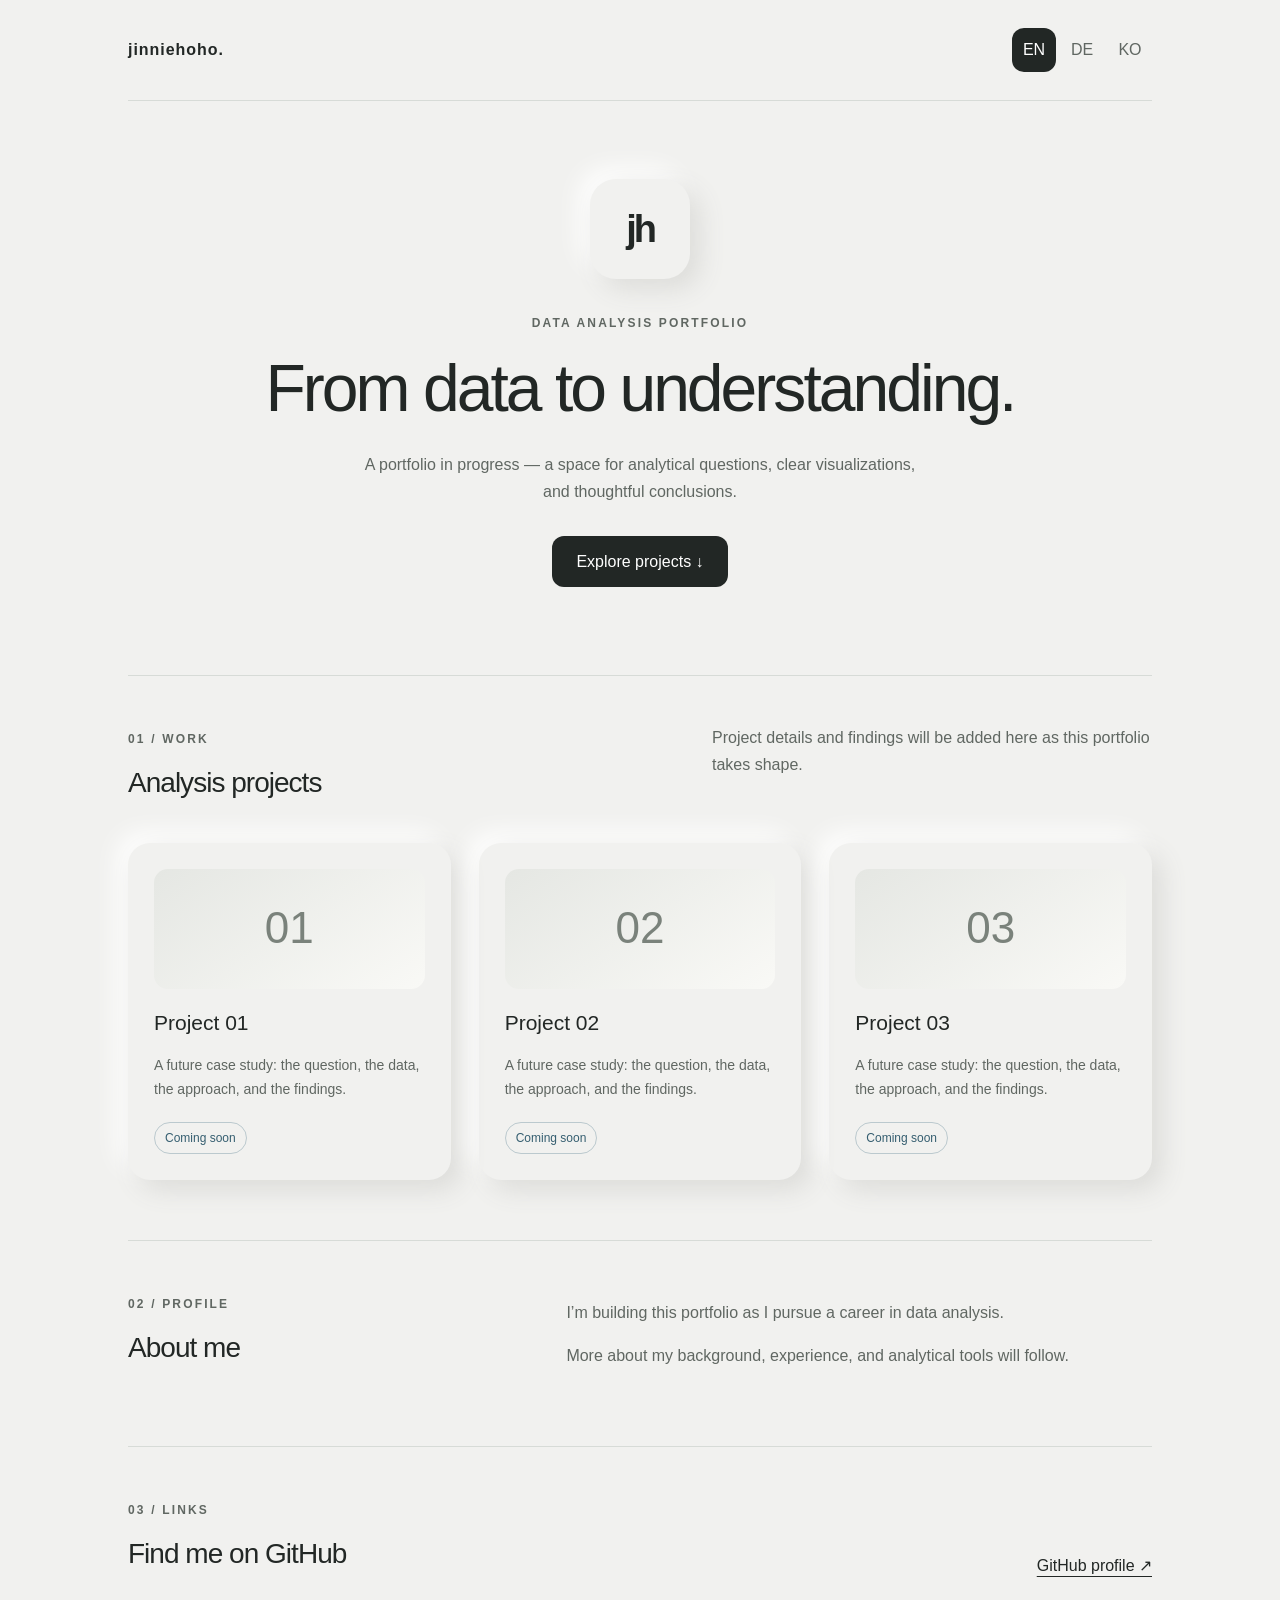
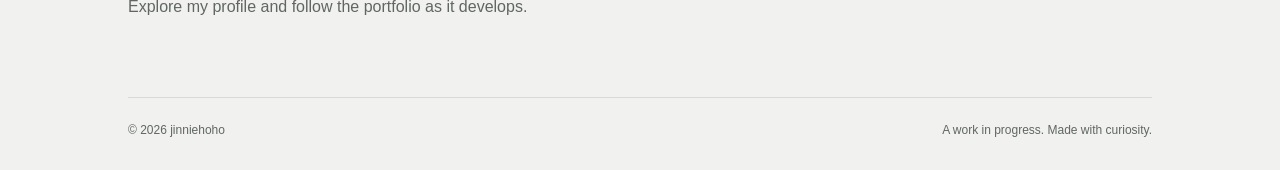
==== index.html @ 1e551867 "Add files via upload" ====
<!doctype html>
<html lang="en">
<head>
  <meta charset="utf-8">
  <meta name="viewport" content="width=device-width, initial-scale=1">
  <meta name="description" content="jinniehoho — Data analysis portfolio">
  <title>jinniehoho | Data Analysis Portfolio</title>
  <style>
    :root{color-scheme:light;--bg:#f1f1ef;--ink:#222725;--muted:#606762;--accent:#355e70;--shadow:10px 10px 26px #dcdcd9,-10px -10px 26px #fff}
    *{box-sizing:border-box}html{scroll-behavior:smooth}body{margin:0;background:var(--bg);color:var(--ink);font-family:Arial,"Malgun Gothic",sans-serif;line-height:1.7}a{color:inherit;text-underline-offset:5px}button{font:inherit}a:focus-visible,button:focus-visible{outline:3px solid var(--accent);outline-offset:6px}.wrap{max-width:1080px;margin:auto;padding:0 28px}header{display:flex;justify-content:space-between;align-items:center;gap:20px;padding:28px 0;border-bottom:1px solid #d7dbd7}.brand{text-decoration:none;font-weight:700;letter-spacing:.06em}.languages{display:flex;gap:4px}.languages button{border:0;background:transparent;min-width:44px;min-height:44px;border-radius:12px;cursor:pointer;color:var(--muted)}.languages button[aria-pressed="true"]{background:var(--ink);color:#fff}.skip{position:absolute;left:20px;top:-100px}.skip:focus{top:16px;background:white;padding:12px;z-index:2}.hero{text-align:center;padding:78px 0 88px;max-width:780px;margin:auto}.monogram{display:grid;place-items:center;width:100px;height:100px;margin:0 auto 34px;border-radius:26px;box-shadow:var(--shadow);font-size:38px;font-weight:700;letter-spacing:-.08em}.eyebrow{text-transform:uppercase;letter-spacing:.18em;font-size:12px;font-weight:700;color:var(--muted)}h1{font-size:clamp(36px,6vw,66px);line-height:1.15;letter-spacing:-.045em;font-weight:500;margin:18px 0 24px;text-wrap:balance}p{color:var(--muted)}.hero p{max-width:560px;margin:0 auto 30px}.button{display:inline-block;background:var(--ink);color:#fff;padding:12px 24px;border-radius:12px;text-decoration:none}.section{padding:48px 0 60px;border-top:1px solid #d7dbd7}.section-head{display:flex;gap:30px;justify-content:space-between;align-items:baseline;margin-bottom:28px}h2{font-size:28px;letter-spacing:-.035em;font-weight:500;margin:8px 0}h3{font-size:21px;font-weight:500;margin:16px 0 8px}.section-head p{max-width:440px;margin:0}.projects{display:grid;grid-template-columns:repeat(3,minmax(0,1fr));gap:28px}.card{padding:26px;border-radius:22px;box-shadow:var(--shadow)}.number{height:120px;display:grid;place-items:center;border-radius:14px;background:linear-gradient(145deg,#e5e7e3,#f9f9f6);font-size:44px;font-weight:400;color:#7a827b}.card p{font-size:14px;margin-bottom:20px}.status{font-size:12px;color:var(--accent);border:1px solid #bbc9ce;border-radius:30px;padding:5px 10px;display:inline-block}.about{display:grid;grid-template-columns:1fr 1.5fr;gap:48px}.about p{margin-top:10px}.contact{display:flex;justify-content:space-between;align-items:center;gap:30px}.contact a{white-space:nowrap}footer{border-top:1px solid #d7dbd7;padding:22px 0 30px;color:var(--muted);font-size:12px;display:flex;justify-content:space-between;gap:20px}noscript p{text-align:center}@media(max-width:720px){.wrap{padding:0 22px}.hero{padding:56px 0 64px}.projects,.about{grid-template-columns:1fr}.section-head,.contact{display:block}.section-head p{margin-top:12px}.projects{gap:24px}.number{height:100px}.about{gap:8px}.contact a{display:inline-block;margin-top:14px}footer{flex-wrap:wrap}}@media(prefers-reduced-motion:reduce){html{scroll-behavior:auto}}
  </style>
</head>
<body>
  <a class="skip" href="#main" data-i18n="skip">Skip to content</a>
  <div class="wrap">
    <header>
      <a class="brand" href="#main">jinniehoho.</a>
      <nav class="languages" aria-label="Language / Sprache / 언어">
        <button type="button" data-lang="en" aria-label="English" aria-pressed="true" lang="en">EN</button>
        <button type="button" data-lang="de" aria-label="Deutsch" aria-pressed="false" lang="de">DE</button>
        <button type="button" data-lang="ko" aria-label="한국어" aria-pressed="false" lang="ko">KO</button>
      </nav>
    </header>
    <main id="main">
      <section class="hero" aria-labelledby="hero-title">
        <div class="monogram" aria-hidden="true">jh</div>
        <div class="eyebrow" data-i18n="label">Data analysis portfolio</div>
        <h1 id="hero-title" data-i18n="headline">From data to understanding.</h1>
        <p data-i18n="intro">A portfolio in progress — a space for analytical questions, clear visualizations, and thoughtful conclusions.</p>
        <a class="button" href="#projects" data-i18n="view">Explore projects ↓</a>
      </section>
      <section class="section" id="projects" aria-labelledby="projects-title">
        <div class="section-head">
          <div><span class="eyebrow">01 / <span data-i18n="work">Work</span></span><h2 id="projects-title" data-i18n="projects">Analysis projects</h2></div>
          <p data-i18n="projectIntro">Project details and findings will be added here as this portfolio takes shape.</p>
        </div>
        <!-- Replace these placeholders with completed projects and links. -->
        <div class="projects">
          <article class="card"><div class="number" aria-hidden="true">01</div><h3 data-i18n="p1">Project 01</h3><p data-i18n="placeholder">A future case study: the question, the data, the approach, and the findings.</p><span class="status" data-i18n="soon">Coming soon</span></article>
          <article class="card"><div class="number" aria-hidden="true">02</div><h3 data-i18n="p2">Project 02</h3><p data-i18n="placeholder">A future case study: the question, the data, the approach, and the findings.</p><span class="status" data-i18n="soon">Coming soon</span></article>
          <article class="card"><div class="number" aria-hidden="true">03</div><h3 data-i18n="p3">Project 03</h3><p data-i18n="placeholder">A future case study: the question, the data, the approach, and the findings.</p><span class="status" data-i18n="soon">Coming soon</span></article>
        </div>
      </section>
      <section class="section about" aria-labelledby="about-title">
        <div><span class="eyebrow">02 / <span data-i18n="profile">Profile</span></span><h2 id="about-title" data-i18n="about">About me</h2></div>
        <div><p data-i18n="bio">I’m building this portfolio as I pursue a career in data analysis.</p><p data-i18n="bioPending">More about my background, experience, and analytical tools will follow.</p></div>
      </section>
      <section class="section contact" aria-labelledby="contact-title">
        <div><span class="eyebrow">03 / <span data-i18n="links">Links</span></span><h2 id="contact-title" data-i18n="connect">Find me on GitHub</h2><p data-i18n="contactText">Explore my profile and follow the portfolio as it develops.</p></div>
        <a href="https://github.com/jinniehoho" data-i18n="github">GitHub profile ↗</a>
      </section>
    </main>
    <footer><span>© 2026 jinniehoho</span><span data-i18n="footer">A work in progress. Made with curiosity.</span></footer>
  </div>
  <noscript><p>Enable JavaScript to switch languages. / Für den Sprachwechsel JavaScript aktivieren. / 언어 전환을 위해 JavaScript를 켜주세요.</p></noscript>
  <script>
    const translations = {
      en: {title:'jinniehoho | Data Analysis Portfolio',skip:'Skip to content',label:'Data analysis portfolio',headline:'From data to understanding.',intro:'A portfolio in progress — a space for analytical questions, clear visualizations, and thoughtful conclusions.',view:'Explore projects ↓',work:'Work',projects:'Analysis projects',projectIntro:'Project details and findings will be added here as this portfolio takes shape.',p1:'Project 01',p2:'Project 02',p3:'Project 03',placeholder:'A future case study: the question, the data, the approach, and the findings.',soon:'Coming soon',profile:'Profile',about:'About me',bio:'I’m building this portfolio as I pursue a career in data analysis.',bioPending:'More about my background, experience, and analytical tools will follow.',links:'Links',connect:'Find me on GitHub',contactText:'Explore my profile and follow the portfolio as it develops.',github:'GitHub profile ↗',footer:'A work in progress. Made with curiosity.'},
      de: {title:'jinniehoho | Datenanalyse-Portfolio',skip:'Zum Inhalt springen',label:'Portfolio · Datenanalyse',headline:'Daten verstehen. Erkenntnisse gewinnen.',intro:'Ein Portfolio im Aufbau — für analytische Fragen, klare Visualisierungen und fundierte Schlussfolgerungen.',view:'Projekte entdecken ↓',work:'Projekte',projects:'Analyseprojekte',projectIntro:'Hier ergänze ich nach und nach Projektdetails und Erkenntnisse aus meinen Analysen.',p1:'Projekt 01',p2:'Projekt 02',p3:'Projekt 03',placeholder:'Hier entsteht eine Fallstudie mit Fragestellung, Daten, Vorgehensweise und Ergebnissen.',soon:'In Vorbereitung',profile:'Profil',about:'Über mich',bio:'Ich baue dieses Portfolio auf, um beruflich in die Datenanalyse einzusteigen.',bioPending:'Weitere Informationen zu meinem Werdegang, meinen Erfahrungen und meinen Analysewerkzeugen folgen.',links:'Links',connect:'Mein Profil auf GitHub',contactText:'Besuche mein Profil und verfolge die Entwicklung meines Portfolios.',github:'GitHub-Profil ↗',footer:'Im Aufbau. Mit Neugier gestaltet.'},
      ko: {title:'jinniehoho | 데이터 분석 포트폴리오',skip:'본문으로 건너뛰기',label:'데이터 분석 포트폴리오',headline:'데이터에서 이해로.',intro:'분석을 위한 질문, 명확한 시각화, 근거 있는 결론을 담아갈 포트폴리오입니다.',view:'프로젝트 둘러보기 ↓',work:'프로젝트',projects:'데이터 분석 프로젝트',projectIntro:'포트폴리오를 완성해 가며 각 프로젝트의 과정과 분석 결과를 이곳에 소개할 예정입니다.',p1:'프로젝트 01',p2:'프로젝트 02',p3:'프로젝트 03',placeholder:'분석 질문, 사용 데이터, 접근 방법과 주요 발견을 담을 공간입니다.',soon:'준비 중',profile:'프로필',about:'소개',bio:'데이터 분석가로의 커리어를 준비하며 이 포트폴리오를 만들고 있습니다.',bioPending:'경력과 경험, 분석에 사용하는 도구에 관한 소개를 추가할 예정입니다.',links:'링크',connect:'GitHub에서 만나요',contactText:'GitHub 프로필에서 포트폴리오가 만들어지는 과정을 확인할 수 있습니다.',github:'GitHub 프로필 ↗',footer:'호기심으로 채워가는 포트폴리오.'}
    };
    function setLanguage(language) {
      if (!Object.hasOwn(translations, language)) return;
      const copy = translations[language];
      document.documentElement.lang = language;
      document.title = copy.title;
      document.querySelectorAll('[data-i18n]').forEach(element => {
        element.textContent = copy[element.dataset.i18n];
      });
      document.querySelectorAll('[data-lang]').forEach(button => {
        button.setAttribute('aria-pressed', String(button.dataset.lang === language));
      });
    }
    document.querySelectorAll('[data-lang]').forEach(button => {
      button.addEventListener('click', () => setLanguage(button.dataset.lang));
    });
  </script>
</body>
</html>
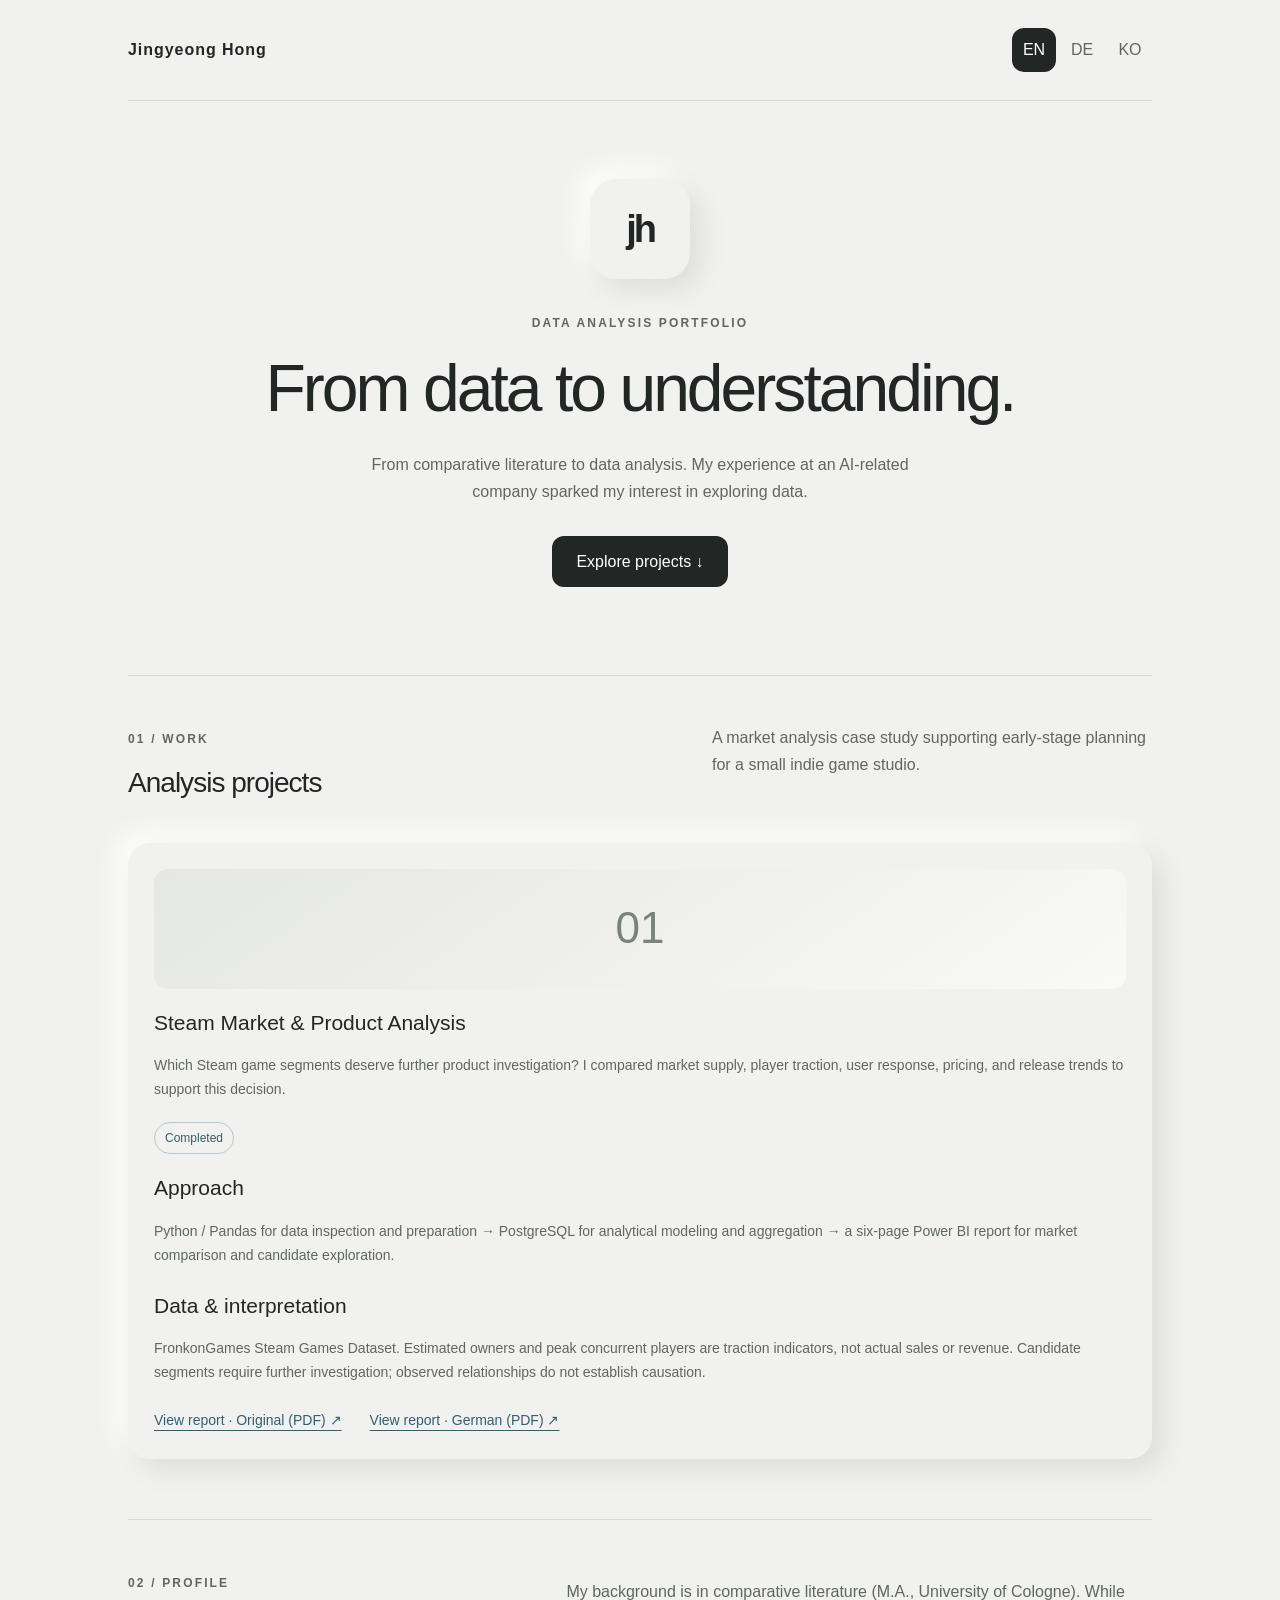
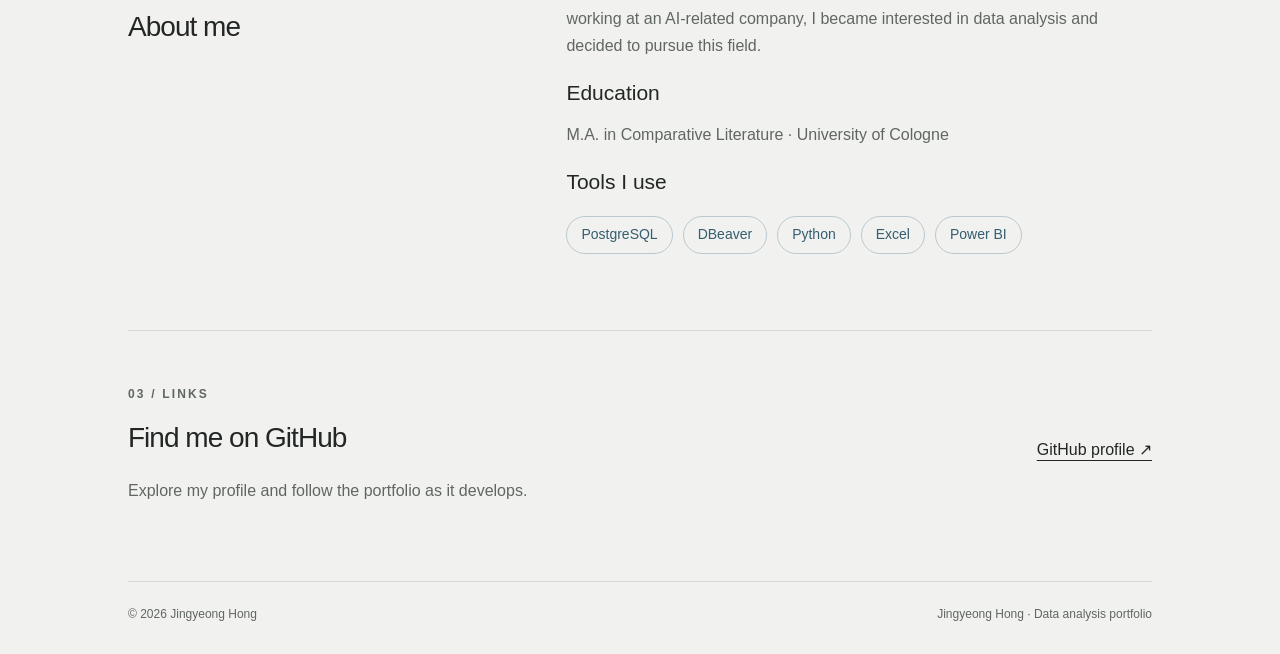
==== commit 8d35a589: "Add files via upload" ====
--- a/index.html
+++ b/index.html
@@ -3,18 +3,20 @@
 <head>
   <meta charset="utf-8">
   <meta name="viewport" content="width=device-width, initial-scale=1">
-  <meta name="description" content="jinniehoho — Data analysis portfolio">
-  <title>jinniehoho | Data Analysis Portfolio</title>
+  <meta name="description" content="Jingyeong Hong — Data analysis portfolio. Comparative literature, University of Cologne. Steam project.">
+  <title>Jingyeong Hong | Data Analysis Portfolio</title>
   <style>
     :root{color-scheme:light;--bg:#f1f1ef;--ink:#222725;--muted:#606762;--accent:#355e70;--shadow:10px 10px 26px #dcdcd9,-10px -10px 26px #fff}
-    *{box-sizing:border-box}html{scroll-behavior:smooth}body{margin:0;background:var(--bg);color:var(--ink);font-family:Arial,"Malgun Gothic",sans-serif;line-height:1.7}a{color:inherit;text-underline-offset:5px}button{font:inherit}a:focus-visible,button:focus-visible{outline:3px solid var(--accent);outline-offset:6px}.wrap{max-width:1080px;margin:auto;padding:0 28px}header{display:flex;justify-content:space-between;align-items:center;gap:20px;padding:28px 0;border-bottom:1px solid #d7dbd7}.brand{text-decoration:none;font-weight:700;letter-spacing:.06em}.languages{display:flex;gap:4px}.languages button{border:0;background:transparent;min-width:44px;min-height:44px;border-radius:12px;cursor:pointer;color:var(--muted)}.languages button[aria-pressed="true"]{background:var(--ink);color:#fff}.skip{position:absolute;left:20px;top:-100px}.skip:focus{top:16px;background:white;padding:12px;z-index:2}.hero{text-align:center;padding:78px 0 88px;max-width:780px;margin:auto}.monogram{display:grid;place-items:center;width:100px;height:100px;margin:0 auto 34px;border-radius:26px;box-shadow:var(--shadow);font-size:38px;font-weight:700;letter-spacing:-.08em}.eyebrow{text-transform:uppercase;letter-spacing:.18em;font-size:12px;font-weight:700;color:var(--muted)}h1{font-size:clamp(36px,6vw,66px);line-height:1.15;letter-spacing:-.045em;font-weight:500;margin:18px 0 24px;text-wrap:balance}p{color:var(--muted)}.hero p{max-width:560px;margin:0 auto 30px}.button{display:inline-block;background:var(--ink);color:#fff;padding:12px 24px;border-radius:12px;text-decoration:none}.section{padding:48px 0 60px;border-top:1px solid #d7dbd7}.section-head{display:flex;gap:30px;justify-content:space-between;align-items:baseline;margin-bottom:28px}h2{font-size:28px;letter-spacing:-.035em;font-weight:500;margin:8px 0}h3{font-size:21px;font-weight:500;margin:16px 0 8px}.section-head p{max-width:440px;margin:0}.projects{display:grid;grid-template-columns:repeat(3,minmax(0,1fr));gap:28px}.card{padding:26px;border-radius:22px;box-shadow:var(--shadow)}.number{height:120px;display:grid;place-items:center;border-radius:14px;background:linear-gradient(145deg,#e5e7e3,#f9f9f6);font-size:44px;font-weight:400;color:#7a827b}.card p{font-size:14px;margin-bottom:20px}.status{font-size:12px;color:var(--accent);border:1px solid #bbc9ce;border-radius:30px;padding:5px 10px;display:inline-block}.about{display:grid;grid-template-columns:1fr 1.5fr;gap:48px}.about p{margin-top:10px}.contact{display:flex;justify-content:space-between;align-items:center;gap:30px}.contact a{white-space:nowrap}footer{border-top:1px solid #d7dbd7;padding:22px 0 30px;color:var(--muted);font-size:12px;display:flex;justify-content:space-between;gap:20px}noscript p{text-align:center}@media(max-width:720px){.wrap{padding:0 22px}.hero{padding:56px 0 64px}.projects,.about{grid-template-columns:1fr}.section-head,.contact{display:block}.section-head p{margin-top:12px}.projects{gap:24px}.number{height:100px}.about{gap:8px}.contact a{display:inline-block;margin-top:14px}footer{flex-wrap:wrap}}@media(prefers-reduced-motion:reduce){html{scroll-behavior:auto}}
+    *{box-sizing:border-box}html{scroll-behavior:smooth}body{margin:0;background:var(--bg);color:var(--ink);font-family:Arial,"Malgun Gothic",sans-serif;line-height:1.7}a{color:inherit;text-underline-offset:5px}button{font:inherit}a:focus-visible,button:focus-visible{outline:3px solid var(--accent);outline-offset:6px}.wrap{max-width:1080px;margin:auto;padding:0 28px}header{display:flex;justify-content:space-between;align-items:center;gap:20px;padding:28px 0;border-bottom:1px solid #d7dbd7}.brand{text-decoration:none;font-weight:700;letter-spacing:.06em}.languages{display:flex;gap:4px}.languages button{border:0;background:transparent;min-width:44px;min-height:44px;border-radius:12px;cursor:pointer;color:var(--muted)}.languages button[aria-pressed="true"]{background:var(--ink);color:#fff}.skip{position:absolute;left:20px;top:-100px}.skip:focus{top:16px;background:white;padding:12px;z-index:2}.hero{text-align:center;padding:78px 0 88px;max-width:780px;margin:auto}.monogram{display:grid;place-items:center;width:100px;height:100px;margin:0 auto 34px;border-radius:26px;box-shadow:var(--shadow);font-size:38px;font-weight:700;letter-spacing:-.08em}.eyebrow{text-transform:uppercase;letter-spacing:.18em;font-size:12px;font-weight:700;color:var(--muted)}h1{font-size:clamp(36px,6vw,66px);line-height:1.15;letter-spacing:-.045em;font-weight:500;margin:18px 0 24px;text-wrap:balance}p{color:var(--muted)}.hero p{max-width:560px;margin:0 auto 30px}.button{display:inline-block;background:var(--ink);color:#fff;padding:12px 24px;border-radius:12px;text-decoration:none}.section{padding:48px 0 60px;border-top:1px solid #d7dbd7}.section-head{display:flex;gap:30px;justify-content:space-between;align-items:baseline;margin-bottom:28px}h2{font-size:28px;letter-spacing:-.035em;font-weight:500;margin:8px 0}h3{font-size:21px;font-weight:500;margin:16px 0 8px}.section-head p{max-width:440px;margin:0}.projects{display:grid;grid-template-columns:minmax(0,1fr);gap:28px}.card{padding:26px;border-radius:22px;box-shadow:var(--shadow)}.number{height:120px;display:grid;place-items:center;border-radius:14px;background:linear-gradient(145deg,#e5e7e3,#f9f9f6);font-size:44px;font-weight:400;color:#7a827b}.card p{font-size:14px;margin-bottom:20px}.status{font-size:12px;color:var(--accent);border:1px solid #bbc9ce;border-radius:30px;padding:5px 10px;display:inline-block}.about{display:grid;grid-template-columns:1fr 1.5fr;gap:48px}.about p{margin-top:10px}.contact{display:flex;justify-content:space-between;align-items:center;gap:30px}.contact a{white-space:nowrap}footer{border-top:1px solid #d7dbd7;padding:22px 0 30px;color:var(--muted);font-size:12px;display:flex;justify-content:space-between;gap:20px}noscript p{text-align:center}@media(max-width:720px){.wrap{padding:0 22px}.hero{padding:56px 0 64px}.projects,.about{grid-template-columns:1fr}.section-head,.contact{display:block}.section-head p{margin-top:12px}.projects{gap:24px}.number{height:100px}.about{gap:8px}.contact a{display:inline-block;margin-top:14px}footer{flex-wrap:wrap}}@media(prefers-reduced-motion:reduce){html{scroll-behavior:auto}}
+    .tools{display:flex;flex-wrap:wrap;gap:10px;list-style:none;padding:0}.tools li{border:1px solid #bbc9ce;border-radius:30px;padding:6px 14px;color:var(--accent);font-size:14px}@media(max-width:420px){header{flex-wrap:wrap}}
+    .report-links{display:flex;flex-wrap:wrap;gap:16px 28px;margin-top:24px}.report-links a{color:var(--accent);font-size:14px}
   </style>
 </head>
 <body>
   <a class="skip" href="#main" data-i18n="skip">Skip to content</a>
   <div class="wrap">
     <header>
-      <a class="brand" href="#main">jinniehoho.</a>
+      <a class="brand" href="#main" data-i18n="name">Jingyeong Hong</a>
       <nav class="languages" aria-label="Language / Sprache / 언어">
         <button type="button" data-lang="en" aria-label="English" aria-pressed="true" lang="en">EN</button>
         <button type="button" data-lang="de" aria-label="Deutsch" aria-pressed="false" lang="de">DE</button>
@@ -26,39 +28,131 @@
         <div class="monogram" aria-hidden="true">jh</div>
         <div class="eyebrow" data-i18n="label">Data analysis portfolio</div>
         <h1 id="hero-title" data-i18n="headline">From data to understanding.</h1>
-        <p data-i18n="intro">A portfolio in progress — a space for analytical questions, clear visualizations, and thoughtful conclusions.</p>
+        <p data-i18n="intro">From comparative literature to data analysis. My experience at an AI-related company sparked my interest in exploring data.</p>
         <a class="button" href="#projects" data-i18n="view">Explore projects ↓</a>
       </section>
       <section class="section" id="projects" aria-labelledby="projects-title">
         <div class="section-head">
           <div><span class="eyebrow">01 / <span data-i18n="work">Work</span></span><h2 id="projects-title" data-i18n="projects">Analysis projects</h2></div>
-          <p data-i18n="projectIntro">Project details and findings will be added here as this portfolio takes shape.</p>
+          <p data-i18n="projectIntro">A market analysis case study supporting early-stage planning for a small indie game studio.</p>
         </div>
-        <!-- Replace these placeholders with completed projects and links. -->
+        <!-- Steam project summary based on the supplied project README. -->
         <div class="projects">
-          <article class="card"><div class="number" aria-hidden="true">01</div><h3 data-i18n="p1">Project 01</h3><p data-i18n="placeholder">A future case study: the question, the data, the approach, and the findings.</p><span class="status" data-i18n="soon">Coming soon</span></article>
-          <article class="card"><div class="number" aria-hidden="true">02</div><h3 data-i18n="p2">Project 02</h3><p data-i18n="placeholder">A future case study: the question, the data, the approach, and the findings.</p><span class="status" data-i18n="soon">Coming soon</span></article>
-          <article class="card"><div class="number" aria-hidden="true">03</div><h3 data-i18n="p3">Project 03</h3><p data-i18n="placeholder">A future case study: the question, the data, the approach, and the findings.</p><span class="status" data-i18n="soon">Coming soon</span></article>
+          <article class="card"><div class="number" aria-hidden="true">01</div><h3 data-i18n="p1">Steam Market & Product Analysis</h3><p data-i18n="steamDescription">Which Steam game segments deserve further product investigation? I compared market supply, player traction, user response, pricing, and release trends to support this decision.</p><span class="status" data-i18n="completed">Completed</span><h3 data-i18n="approachTitle">Approach</h3><p data-i18n="approach">Python / Pandas for data inspection and preparation → PostgreSQL for analytical modeling and aggregation → a six-page Power BI report for market comparison and candidate exploration.</p><h3 data-i18n="dataTitle">Data & interpretation</h3><p data-i18n="dataNote">FronkonGames Steam Games Dataset. Estimated owners and peak concurrent players are traction indicators, not actual sales or revenue. Candidate segments require further investigation; observed relationships do not establish causation.</p><div class="report-links"><a href="reports/steam-report.pdf" data-i18n="reportOriginal">View report · Original (PDF) ↗</a><a href="reports/steam-report-de.pdf" hreflang="de" data-i18n="reportGerman">View report · German (PDF) ↗</a></div></article>
         </div>
       </section>
       <section class="section about" aria-labelledby="about-title">
         <div><span class="eyebrow">02 / <span data-i18n="profile">Profile</span></span><h2 id="about-title" data-i18n="about">About me</h2></div>
-        <div><p data-i18n="bio">I’m building this portfolio as I pursue a career in data analysis.</p><p data-i18n="bioPending">More about my background, experience, and analytical tools will follow.</p></div>
+        <div><p data-i18n="bio">My background is in comparative literature (M.A., University of Cologne). While working at an AI-related company, I became interested in data analysis and decided to pursue this field.</p><h3 data-i18n="education">Education</h3><p data-i18n="degree">M.A. in Comparative Literature · University of Cologne</p><h3 data-i18n="tools">Tools I use</h3><ul class="tools"><li>PostgreSQL</li><li>DBeaver</li><li>Python</li><li>Excel</li><li>Power BI</li></ul></div>
       </section>
       <section class="section contact" aria-labelledby="contact-title">
         <div><span class="eyebrow">03 / <span data-i18n="links">Links</span></span><h2 id="contact-title" data-i18n="connect">Find me on GitHub</h2><p data-i18n="contactText">Explore my profile and follow the portfolio as it develops.</p></div>
         <a href="https://github.com/jinniehoho" data-i18n="github">GitHub profile ↗</a>
       </section>
     </main>
-    <footer><span>© 2026 jinniehoho</span><span data-i18n="footer">A work in progress. Made with curiosity.</span></footer>
+    <footer><span>© 2026 <span data-i18n="name">Jingyeong Hong</span></span><span data-i18n="footer">Jingyeong Hong · Data analysis portfolio</span></footer>
   </div>
   <noscript><p>Enable JavaScript to switch languages. / Für den Sprachwechsel JavaScript aktivieren. / 언어 전환을 위해 JavaScript를 켜주세요.</p></noscript>
   <script>
+    // Edit en (English), de (German), and ko (Korean) text below.
     const translations = {
-      en: {title:'jinniehoho | Data Analysis Portfolio',skip:'Skip to content',label:'Data analysis portfolio',headline:'From data to understanding.',intro:'A portfolio in progress — a space for analytical questions, clear visualizations, and thoughtful conclusions.',view:'Explore projects ↓',work:'Work',projects:'Analysis projects',projectIntro:'Project details and findings will be added here as this portfolio takes shape.',p1:'Project 01',p2:'Project 02',p3:'Project 03',placeholder:'A future case study: the question, the data, the approach, and the findings.',soon:'Coming soon',profile:'Profile',about:'About me',bio:'I’m building this portfolio as I pursue a career in data analysis.',bioPending:'More about my background, experience, and analytical tools will follow.',links:'Links',connect:'Find me on GitHub',contactText:'Explore my profile and follow the portfolio as it develops.',github:'GitHub profile ↗',footer:'A work in progress. Made with curiosity.'},
-      de: {title:'jinniehoho | Datenanalyse-Portfolio',skip:'Zum Inhalt springen',label:'Portfolio · Datenanalyse',headline:'Daten verstehen. Erkenntnisse gewinnen.',intro:'Ein Portfolio im Aufbau — für analytische Fragen, klare Visualisierungen und fundierte Schlussfolgerungen.',view:'Projekte entdecken ↓',work:'Projekte',projects:'Analyseprojekte',projectIntro:'Hier ergänze ich nach und nach Projektdetails und Erkenntnisse aus meinen Analysen.',p1:'Projekt 01',p2:'Projekt 02',p3:'Projekt 03',placeholder:'Hier entsteht eine Fallstudie mit Fragestellung, Daten, Vorgehensweise und Ergebnissen.',soon:'In Vorbereitung',profile:'Profil',about:'Über mich',bio:'Ich baue dieses Portfolio auf, um beruflich in die Datenanalyse einzusteigen.',bioPending:'Weitere Informationen zu meinem Werdegang, meinen Erfahrungen und meinen Analysewerkzeugen folgen.',links:'Links',connect:'Mein Profil auf GitHub',contactText:'Besuche mein Profil und verfolge die Entwicklung meines Portfolios.',github:'GitHub-Profil ↗',footer:'Im Aufbau. Mit Neugier gestaltet.'},
-      ko: {title:'jinniehoho | 데이터 분석 포트폴리오',skip:'본문으로 건너뛰기',label:'데이터 분석 포트폴리오',headline:'데이터에서 이해로.',intro:'분석을 위한 질문, 명확한 시각화, 근거 있는 결론을 담아갈 포트폴리오입니다.',view:'프로젝트 둘러보기 ↓',work:'프로젝트',projects:'데이터 분석 프로젝트',projectIntro:'포트폴리오를 완성해 가며 각 프로젝트의 과정과 분석 결과를 이곳에 소개할 예정입니다.',p1:'프로젝트 01',p2:'프로젝트 02',p3:'프로젝트 03',placeholder:'분석 질문, 사용 데이터, 접근 방법과 주요 발견을 담을 공간입니다.',soon:'준비 중',profile:'프로필',about:'소개',bio:'데이터 분석가로의 커리어를 준비하며 이 포트폴리오를 만들고 있습니다.',bioPending:'경력과 경험, 분석에 사용하는 도구에 관한 소개를 추가할 예정입니다.',links:'링크',connect:'GitHub에서 만나요',contactText:'GitHub 프로필에서 포트폴리오가 만들어지는 과정을 확인할 수 있습니다.',github:'GitHub 프로필 ↗',footer:'호기심으로 채워가는 포트폴리오.'}
-    };
+      "en": {
+            "title": "Jingyeong Hong | Data Analysis Portfolio",
+            "skip": "Skip to content",
+            "label": "Data analysis portfolio",
+            "headline": "From data to understanding.",
+            "intro": "From comparative literature to data analysis. My experience at an AI-related company sparked my interest in exploring data.",
+            "view": "Explore projects ↓",
+            "work": "Work",
+            "projects": "Analysis projects",
+            "projectIntro": "A market analysis case study supporting early-stage planning for a small indie game studio.",
+            "p1": "Steam Market & Product Analysis",
+            "profile": "Profile",
+            "about": "About me",
+            "bio": "My background is in comparative literature (M.A., University of Cologne). While working at an AI-related company, I became interested in data analysis and decided to pursue this field.",
+            "links": "Links",
+            "connect": "Find me on GitHub",
+            "contactText": "Explore my profile and follow the portfolio as it develops.",
+            "github": "GitHub profile ↗",
+            "footer": "Jingyeong Hong · Data analysis portfolio",
+            "name": "Jingyeong Hong",
+            "steamDescription": "Which Steam game segments deserve further product investigation? I compared market supply, player traction, user response, pricing, and release trends to support this decision.",
+            "completed": "Completed",
+            "education": "Education",
+            "degree": "M.A. in Comparative Literature · University of Cologne",
+            "tools": "Tools I use",
+            "approachTitle": "Approach",
+            "approach": "Python / Pandas for data inspection and preparation → PostgreSQL for analytical modeling and aggregation → a six-page Power BI report for market comparison and candidate exploration.",
+            "dataTitle": "Data & interpretation",
+            "dataNote": "FronkonGames Steam Games Dataset. Estimated owners and peak concurrent players are traction indicators, not actual sales or revenue. Candidate segments require further investigation; observed relationships do not establish causation.",
+            "reportOriginal": "View report · Original (PDF) ↗",
+            "reportGerman": "View report · German (PDF) ↗"
+      },
+      "de": {
+            "title": "Jingyeong Hong | Datenanalyse-Portfolio",
+            "skip": "Zum Inhalt springen",
+            "label": "Portfolio · Datenanalyse",
+            "headline": "Daten verstehen. Erkenntnisse gewinnen.",
+            "intro": "Von der Komparatistik zur Datenanalyse. Meine Arbeit in einem Unternehmen im KI-Bereich hat mein Interesse an Daten geweckt.",
+            "view": "Projekte entdecken ↓",
+            "work": "Projekte",
+            "projects": "Analyseprojekte",
+            "projectIntro": "Eine Marktanalyse zur Unterstützung der frühen Produktplanung eines kleinen Indie-Game-Studios.",
+            "p1": "Steam-Markt- und Produktanalyse",
+            "profile": "Profil",
+            "about": "Über mich",
+            "bio": "Mein fachlicher Hintergrund liegt in der Komparatistik (M.A., Universität zu Köln). Während meiner Arbeit in einem Unternehmen im KI-Bereich entwickelte ich Interesse an der Datenanalyse und entschied mich, diesen beruflichen Weg einzuschlagen.",
+            "links": "Links",
+            "connect": "Mein Profil auf GitHub",
+            "contactText": "Besuche mein Profil und verfolge die Entwicklung meines Portfolios.",
+            "github": "GitHub-Profil ↗",
+            "footer": "Jingyeong Hong · Datenanalyse-Portfolio",
+            "name": "Jingyeong Hong",
+            "steamDescription": "Welche Spielsegmente auf Steam verdienen eine vertiefte Produktanalyse? Dafür habe ich Marktangebot, Spieleraktivität, Nutzerreaktionen, Preise und Veröffentlichungstrends verglichen.",
+            "completed": "Abgeschlossen",
+            "education": "Studium",
+            "degree": "M.A. Komparatistik · Universität zu Köln",
+            "tools": "Meine Werkzeuge",
+            "approachTitle": "Vorgehensweise",
+            "approach": "Python / Pandas für Datenprüfung und Aufbereitung → PostgreSQL für Datenmodellierung und Aggregation → ein sechsseitiger Power-BI-Bericht für Marktvergleiche und die Untersuchung potenzieller Segmente.",
+            "dataTitle": "Daten & Interpretation",
+            "dataNote": "FronkonGames Steam Games Dataset. Geschätzte Besitzerzahlen und Peak CCU dienen als Aktivitätsindikatoren, nicht als tatsächliche Verkaufs- oder Umsatzzahlen. Kandidatensegmente erfordern weitere Untersuchungen; beobachtete Zusammenhänge belegen keine Kausalität.",
+            "reportOriginal": "Bericht ansehen · Original (PDF) ↗",
+            "reportGerman": "Bericht ansehen · Deutsch (PDF) ↗"
+      },
+      "ko": {
+            "title": "홍진경 | 데이터 분석 포트폴리오",
+            "skip": "본문으로 건너뛰기",
+            "label": "데이터 분석 포트폴리오",
+            "headline": "데이터에서 이해로.",
+            "intro": "비교문학에서 데이터 분석으로. AI 관련 회사에서 일한 경험을 계기로 데이터 분석에 관심을 갖게 되었습니다.",
+            "view": "프로젝트 둘러보기 ↓",
+            "work": "프로젝트",
+            "projects": "데이터 분석 프로젝트",
+            "projectIntro": "소규모 인디 게임 스튜디오의 초기 제품 기획을 지원하는 시장 분석 프로젝트입니다.",
+            "p1": "Steam 시장 및 제품 분석",
+            "profile": "프로필",
+            "about": "소개",
+            "bio": "쾰른대학교에서 비교문학(M.A. Komparatistik)을 전공했습니다. 이전에 AI 관련 회사에서 일하면서 데이터 분석에 관심이 생겼고, 이를 계기로 데이터 분석가로의 커리어에 도전하고 있습니다.",
+            "links": "링크",
+            "connect": "GitHub에서 만나요",
+            "contactText": "GitHub 프로필에서 포트폴리오가 만들어지는 과정을 확인할 수 있습니다.",
+            "github": "GitHub 프로필 ↗",
+            "footer": "홍진경 · 데이터 분석 포트폴리오",
+            "name": "홍진경",
+            "steamDescription": "Steam에서 어떤 게임 세그먼트를 더 깊이 검토할 가치가 있을까요? 시장 공급, 플레이어 반응, 이용자 평가, 가격과 출시 추세를 비교해 후보 세그먼트를 탐색했습니다.",
+            "completed": "완료",
+            "education": "학력",
+            "degree": "쾰른대학교 · 비교문학 석사(M.A. Komparatistik)",
+            "tools": "사용 가능한 도구",
+            "approachTitle": "분석 과정",
+            "approach": "Python / Pandas로 데이터 점검·전처리 → PostgreSQL로 분석 모델링·집계 → 6페이지 Power BI 보고서로 시장 비교와 후보 세그먼트 검토를 연결했습니다.",
+            "dataTitle": "데이터와 해석",
+            "dataNote": "FronkonGames Steam Games Dataset을 사용했습니다. 추정 보유자 수와 최대 동시 접속자 수는 관심·활동의 대리 지표이며 실제 판매량이나 매출이 아닙니다. 후보 세그먼트는 추가 검토 대상이며, 관찰된 관계를 인과관계로 해석하지 않았습니다.",
+            "reportOriginal": "원본 보고서 보기 (PDF) ↗",
+            "reportGerman": "독일어 보고서 보기 (PDF) ↗"
+      }
+};
     function setLanguage(language) {
       if (!Object.hasOwn(translations, language)) return;
       const copy = translations[language];
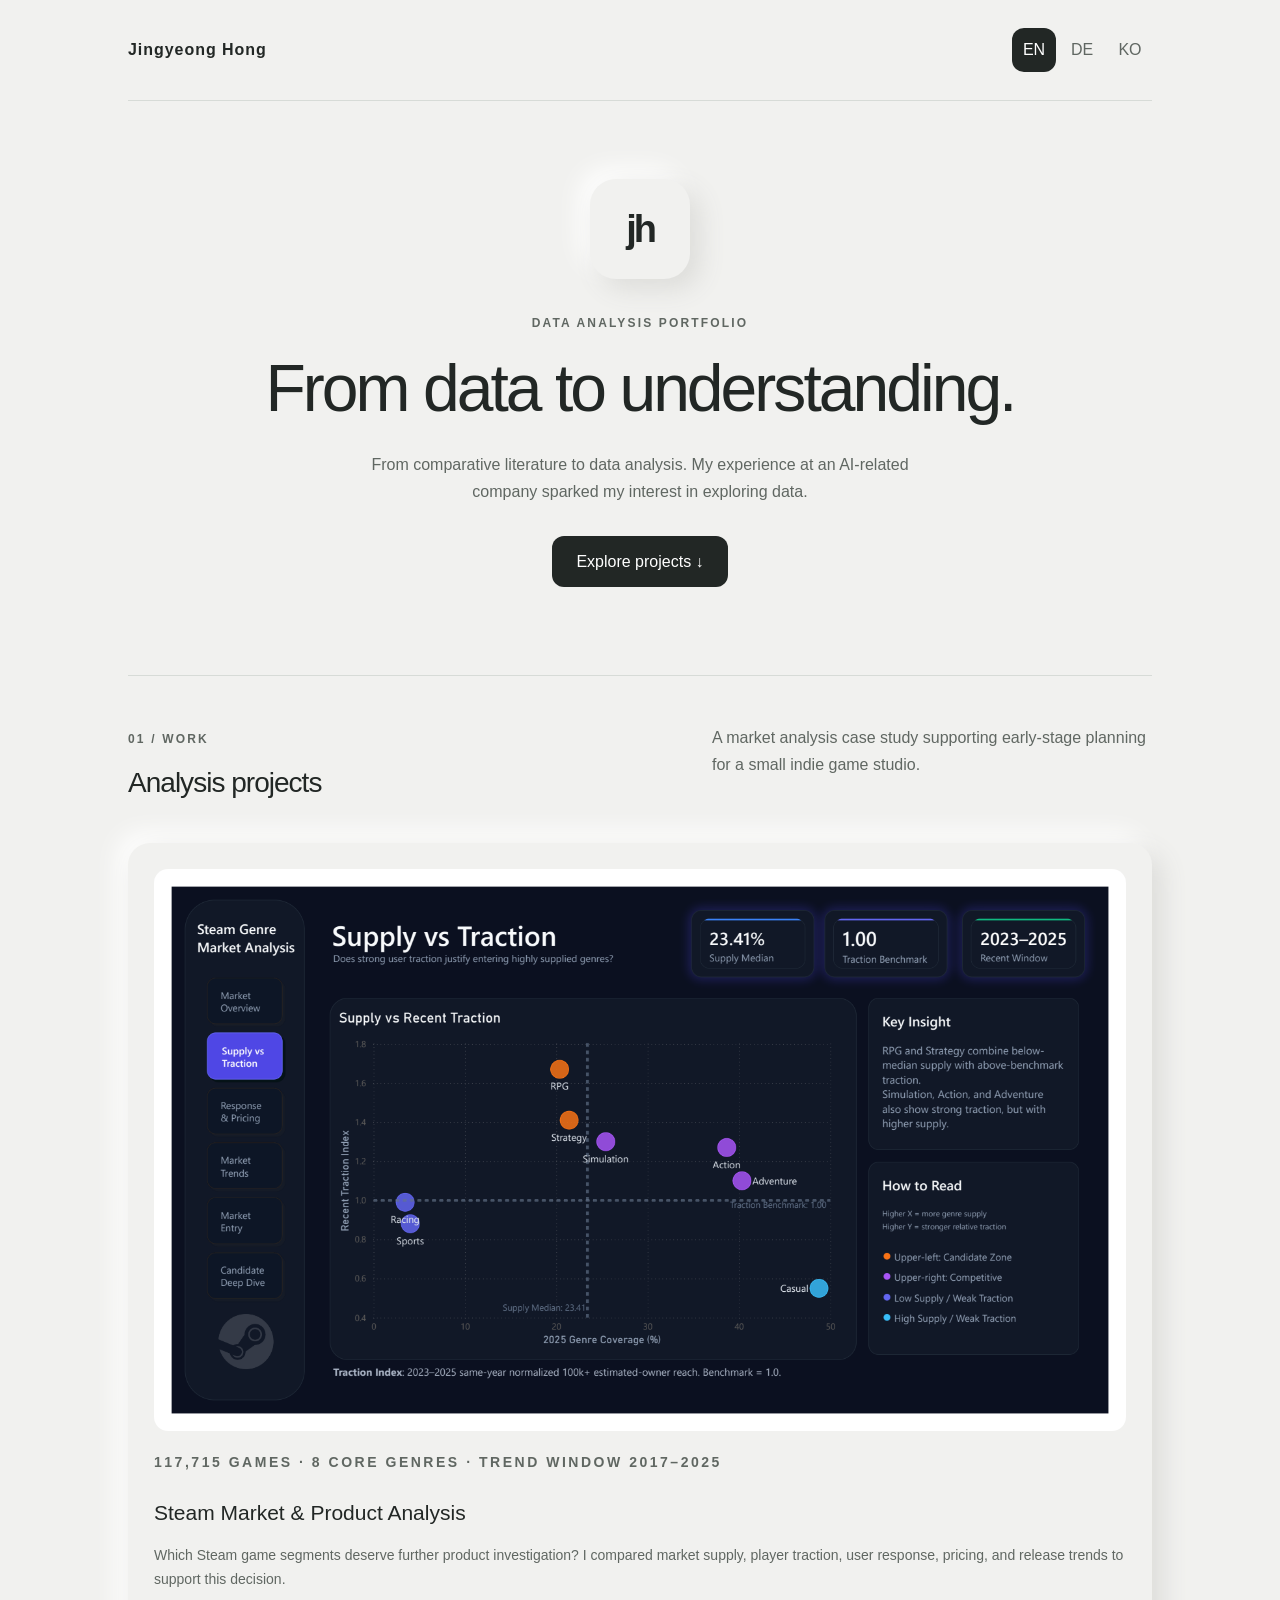
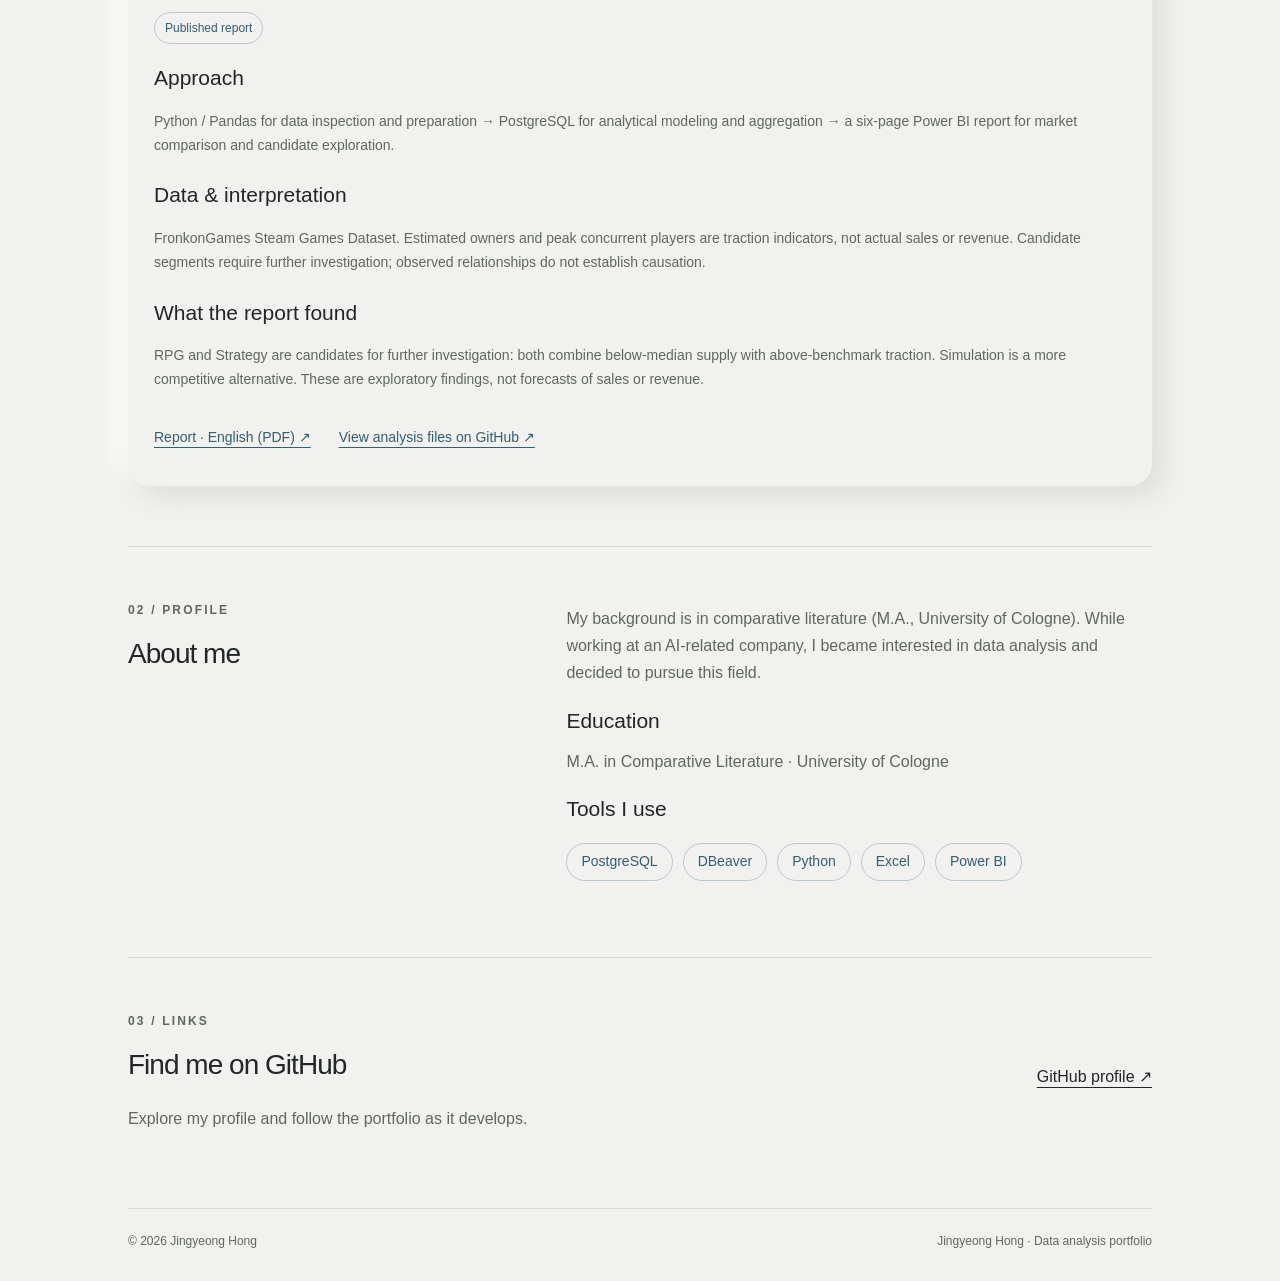
==== commit 7ea6d43a: "Publish Steam report and analysis source snapshot" ====
--- a/index.html
+++ b/index.html
@@ -10,6 +10,7 @@
     *{box-sizing:border-box}html{scroll-behavior:smooth}body{margin:0;background:var(--bg);color:var(--ink);font-family:Arial,"Malgun Gothic",sans-serif;line-height:1.7}a{color:inherit;text-underline-offset:5px}button{font:inherit}a:focus-visible,button:focus-visible{outline:3px solid var(--accent);outline-offset:6px}.wrap{max-width:1080px;margin:auto;padding:0 28px}header{display:flex;justify-content:space-between;align-items:center;gap:20px;padding:28px 0;border-bottom:1px solid #d7dbd7}.brand{text-decoration:none;font-weight:700;letter-spacing:.06em}.languages{display:flex;gap:4px}.languages button{border:0;background:transparent;min-width:44px;min-height:44px;border-radius:12px;cursor:pointer;color:var(--muted)}.languages button[aria-pressed="true"]{background:var(--ink);color:#fff}.skip{position:absolute;left:20px;top:-100px}.skip:focus{top:16px;background:white;padding:12px;z-index:2}.hero{text-align:center;padding:78px 0 88px;max-width:780px;margin:auto}.monogram{display:grid;place-items:center;width:100px;height:100px;margin:0 auto 34px;border-radius:26px;box-shadow:var(--shadow);font-size:38px;font-weight:700;letter-spacing:-.08em}.eyebrow{text-transform:uppercase;letter-spacing:.18em;font-size:12px;font-weight:700;color:var(--muted)}h1{font-size:clamp(36px,6vw,66px);line-height:1.15;letter-spacing:-.045em;font-weight:500;margin:18px 0 24px;text-wrap:balance}p{color:var(--muted)}.hero p{max-width:560px;margin:0 auto 30px}.button{display:inline-block;background:var(--ink);color:#fff;padding:12px 24px;border-radius:12px;text-decoration:none}.section{padding:48px 0 60px;border-top:1px solid #d7dbd7}.section-head{display:flex;gap:30px;justify-content:space-between;align-items:baseline;margin-bottom:28px}h2{font-size:28px;letter-spacing:-.035em;font-weight:500;margin:8px 0}h3{font-size:21px;font-weight:500;margin:16px 0 8px}.section-head p{max-width:440px;margin:0}.projects{display:grid;grid-template-columns:minmax(0,1fr);gap:28px}.card{padding:26px;border-radius:22px;box-shadow:var(--shadow)}.number{height:120px;display:grid;place-items:center;border-radius:14px;background:linear-gradient(145deg,#e5e7e3,#f9f9f6);font-size:44px;font-weight:400;color:#7a827b}.card p{font-size:14px;margin-bottom:20px}.status{font-size:12px;color:var(--accent);border:1px solid #bbc9ce;border-radius:30px;padding:5px 10px;display:inline-block}.about{display:grid;grid-template-columns:1fr 1.5fr;gap:48px}.about p{margin-top:10px}.contact{display:flex;justify-content:space-between;align-items:center;gap:30px}.contact a{white-space:nowrap}footer{border-top:1px solid #d7dbd7;padding:22px 0 30px;color:var(--muted);font-size:12px;display:flex;justify-content:space-between;gap:20px}noscript p{text-align:center}@media(max-width:720px){.wrap{padding:0 22px}.hero{padding:56px 0 64px}.projects,.about{grid-template-columns:1fr}.section-head,.contact{display:block}.section-head p{margin-top:12px}.projects{gap:24px}.number{height:100px}.about{gap:8px}.contact a{display:inline-block;margin-top:14px}footer{flex-wrap:wrap}}@media(prefers-reduced-motion:reduce){html{scroll-behavior:auto}}
     .tools{display:flex;flex-wrap:wrap;gap:10px;list-style:none;padding:0}.tools li{border:1px solid #bbc9ce;border-radius:30px;padding:6px 14px;color:var(--accent);font-size:14px}@media(max-width:420px){header{flex-wrap:wrap}}
     .report-links{display:flex;flex-wrap:wrap;gap:16px 28px;margin-top:24px}.report-links a{color:var(--accent);font-size:14px}
+  .report-cover{display:block;width:100%;height:auto;border-radius:14px;background:#0b1020}.card .eyebrow{margin-top:20px}.report-links a{min-height:44px;display:inline-flex;align-items:center}
   </style>
 </head>
 <body>
@@ -38,7 +39,7 @@
         </div>
         <!-- Steam project summary based on the supplied project README. -->
         <div class="projects">
-          <article class="card"><div class="number" aria-hidden="true">01</div><h3 data-i18n="p1">Steam Market & Product Analysis</h3><p data-i18n="steamDescription">Which Steam game segments deserve further product investigation? I compared market supply, player traction, user response, pricing, and release trends to support this decision.</p><span class="status" data-i18n="completed">Completed</span><h3 data-i18n="approachTitle">Approach</h3><p data-i18n="approach">Python / Pandas for data inspection and preparation → PostgreSQL for analytical modeling and aggregation → a six-page Power BI report for market comparison and candidate exploration.</p><h3 data-i18n="dataTitle">Data & interpretation</h3><p data-i18n="dataNote">FronkonGames Steam Games Dataset. Estimated owners and peak concurrent players are traction indicators, not actual sales or revenue. Candidate segments require further investigation; observed relationships do not establish causation.</p><div class="report-links"><a href="reports/steam-report.pdf" data-i18n="reportOriginal">View report · Original (PDF) ↗</a><a href="reports/steam-report-de.pdf" hreflang="de" data-i18n="reportGerman">View report · German (PDF) ↗</a></div></article>
+          <article class="card"><img class="report-cover" src="assets/steam-supply-traction.png" alt="Supply versus recent traction, from the Steam Power BI report" width="1494" height="864"><p class="eyebrow" data-i18n="reportScope">117,715 games · 8 core genres · trend window 2017–2025</p><h3 data-i18n="p1">Steam Market & Product Analysis</h3><p data-i18n="steamDescription">Which Steam game segments deserve further product investigation? I compared market supply, player traction, user response, pricing, and release trends to support this decision.</p><span class="status" data-i18n="completed">Published report</span><h3 data-i18n="approachTitle">Approach</h3><p data-i18n="approach">Python / Pandas for data inspection and preparation → PostgreSQL for analytical modeling and aggregation → a six-page Power BI report for market comparison and candidate exploration.</p><h3 data-i18n="dataTitle">Data & interpretation</h3><p data-i18n="dataNote">FronkonGames Steam Games Dataset. Estimated owners and peak concurrent players are traction indicators, not actual sales or revenue. Candidate segments require further investigation; observed relationships do not establish causation.</p><h3 data-i18n="findingsTitle">What the report found</h3><p data-i18n="findings">RPG and Strategy are candidates for further investigation: both combine below-median supply with above-benchmark traction. Simulation is a more competitive alternative. These are exploratory findings, not forecasts of sales or revenue.</p><div class="report-links"><a href="reports/steam-report.pdf" data-i18n="reportOriginal">Report · English (PDF) ↗</a><a href="https://github.com/jinniehoho/jinniehoho.github.io/tree/main/projects/steam-market-analysis" data-i18n="sourceFiles">View analysis files on GitHub ↗</a></div></article>
         </div>
       </section>
       <section class="section about" aria-labelledby="about-title">
@@ -77,7 +78,7 @@
             "footer": "Jingyeong Hong · Data analysis portfolio",
             "name": "Jingyeong Hong",
             "steamDescription": "Which Steam game segments deserve further product investigation? I compared market supply, player traction, user response, pricing, and release trends to support this decision.",
-            "completed": "Completed",
+            "completed": "Published report",
             "education": "Education",
             "degree": "M.A. in Comparative Literature · University of Cologne",
             "tools": "Tools I use",
@@ -85,8 +86,13 @@
             "approach": "Python / Pandas for data inspection and preparation → PostgreSQL for analytical modeling and aggregation → a six-page Power BI report for market comparison and candidate exploration.",
             "dataTitle": "Data & interpretation",
             "dataNote": "FronkonGames Steam Games Dataset. Estimated owners and peak concurrent players are traction indicators, not actual sales or revenue. Candidate segments require further investigation; observed relationships do not establish causation.",
-            "reportOriginal": "View report · Original (PDF) ↗",
-            "reportGerman": "View report · German (PDF) ↗"
+            "reportOriginal": "Report · English (PDF) ↗",
+            "reportGerman": "View report · German (PDF) ↗",
+            "findingsTitle": "What the report found",
+            "findings": "RPG and Strategy are candidates for further investigation: both combine below-median supply with above-benchmark traction. Simulation is a more competitive alternative. These are exploratory findings, not forecasts of sales or revenue.",
+            "sourceFiles": "View analysis files on GitHub ↗",
+            "reportScope": "117,715 games · 8 core genres · trend window 2017–2025",
+            "reportAlt": "Supply versus recent traction, from the Steam Power BI report"
       },
       "de": {
             "title": "Jingyeong Hong | Datenanalyse-Portfolio",
@@ -109,7 +115,7 @@
             "footer": "Jingyeong Hong · Datenanalyse-Portfolio",
             "name": "Jingyeong Hong",
             "steamDescription": "Welche Spielsegmente auf Steam verdienen eine vertiefte Produktanalyse? Dafür habe ich Marktangebot, Spieleraktivität, Nutzerreaktionen, Preise und Veröffentlichungstrends verglichen.",
-            "completed": "Abgeschlossen",
+            "completed": "Bericht verfügbar",
             "education": "Studium",
             "degree": "M.A. Komparatistik · Universität zu Köln",
             "tools": "Meine Werkzeuge",
@@ -117,8 +123,13 @@
             "approach": "Python / Pandas für Datenprüfung und Aufbereitung → PostgreSQL für Datenmodellierung und Aggregation → ein sechsseitiger Power-BI-Bericht für Marktvergleiche und die Untersuchung potenzieller Segmente.",
             "dataTitle": "Daten & Interpretation",
             "dataNote": "FronkonGames Steam Games Dataset. Geschätzte Besitzerzahlen und Peak CCU dienen als Aktivitätsindikatoren, nicht als tatsächliche Verkaufs- oder Umsatzzahlen. Kandidatensegmente erfordern weitere Untersuchungen; beobachtete Zusammenhänge belegen keine Kausalität.",
-            "reportOriginal": "Bericht ansehen · Original (PDF) ↗",
-            "reportGerman": "Bericht ansehen · Deutsch (PDF) ↗"
+            "reportOriginal": "Bericht · Englisch (PDF) ↗",
+            "reportGerman": "Bericht ansehen · Deutsch (PDF) ↗",
+            "findingsTitle": "Ergebnisse des Berichts",
+            "findings": "RPG und Strategy sind Kandidaten für weitere Untersuchungen: Beide verbinden ein Angebot unter dem Median mit einer Traction über dem Benchmark. Simulation ist eine wettbewerbsintensivere Alternative. Die Ergebnisse dienen der Exploration, nicht der Prognose von Verkäufen oder Umsatz.",
+            "sourceFiles": "Analysedateien auf GitHub ansehen ↗",
+            "reportScope": "117.715 Spiele · 8 Kern-Genres · Trendzeitraum 2017–2025",
+            "reportAlt": "Angebot und aktuelle Traction aus dem Steam-Power-BI-Bericht"
       },
       "ko": {
             "title": "홍진경 | 데이터 분석 포트폴리오",
@@ -141,7 +152,7 @@
             "footer": "홍진경 · 데이터 분석 포트폴리오",
             "name": "홍진경",
             "steamDescription": "Steam에서 어떤 게임 세그먼트를 더 깊이 검토할 가치가 있을까요? 시장 공급, 플레이어 반응, 이용자 평가, 가격과 출시 추세를 비교해 후보 세그먼트를 탐색했습니다.",
-            "completed": "완료",
+            "completed": "보고서 공개",
             "education": "학력",
             "degree": "쾰른대학교 · 비교문학 석사(M.A. Komparatistik)",
             "tools": "사용 가능한 도구",
@@ -149,8 +160,13 @@
             "approach": "Python / Pandas로 데이터 점검·전처리 → PostgreSQL로 분석 모델링·집계 → 6페이지 Power BI 보고서로 시장 비교와 후보 세그먼트 검토를 연결했습니다.",
             "dataTitle": "데이터와 해석",
             "dataNote": "FronkonGames Steam Games Dataset을 사용했습니다. 추정 보유자 수와 최대 동시 접속자 수는 관심·활동의 대리 지표이며 실제 판매량이나 매출이 아닙니다. 후보 세그먼트는 추가 검토 대상이며, 관찰된 관계를 인과관계로 해석하지 않았습니다.",
-            "reportOriginal": "원본 보고서 보기 (PDF) ↗",
-            "reportGerman": "독일어 보고서 보기 (PDF) ↗"
+            "reportOriginal": "영문 보고서 보기 (PDF) ↗",
+            "reportGerman": "독일어 보고서 보기 (PDF) ↗",
+            "findingsTitle": "보고서의 주요 결과",
+            "findings": "RPG와 Strategy는 공급이 중앙값보다 낮고 Traction이 기준값보다 높아 추가 검토 후보로 나타났습니다. Simulation은 경쟁이 더 높은 대안입니다. 이는 탐색 결과이며 판매량이나 매출 예측이 아닙니다.",
+            "sourceFiles": "GitHub에서 분석 파일 보기 ↗",
+            "reportScope": "117,715개 게임 · 8개 핵심 장르 · 추세 분석 2017–2025",
+            "reportAlt": "Steam Power BI 보고서의 공급과 최근 Traction 비교"
       }
 };
     function setLanguage(language) {
@@ -158,6 +174,7 @@
       const copy = translations[language];
       document.documentElement.lang = language;
       document.title = copy.title;
+      document.querySelector(".report-cover").alt = copy.reportAlt;
       document.querySelectorAll('[data-i18n]').forEach(element => {
         element.textContent = copy[element.dataset.i18n];
       });
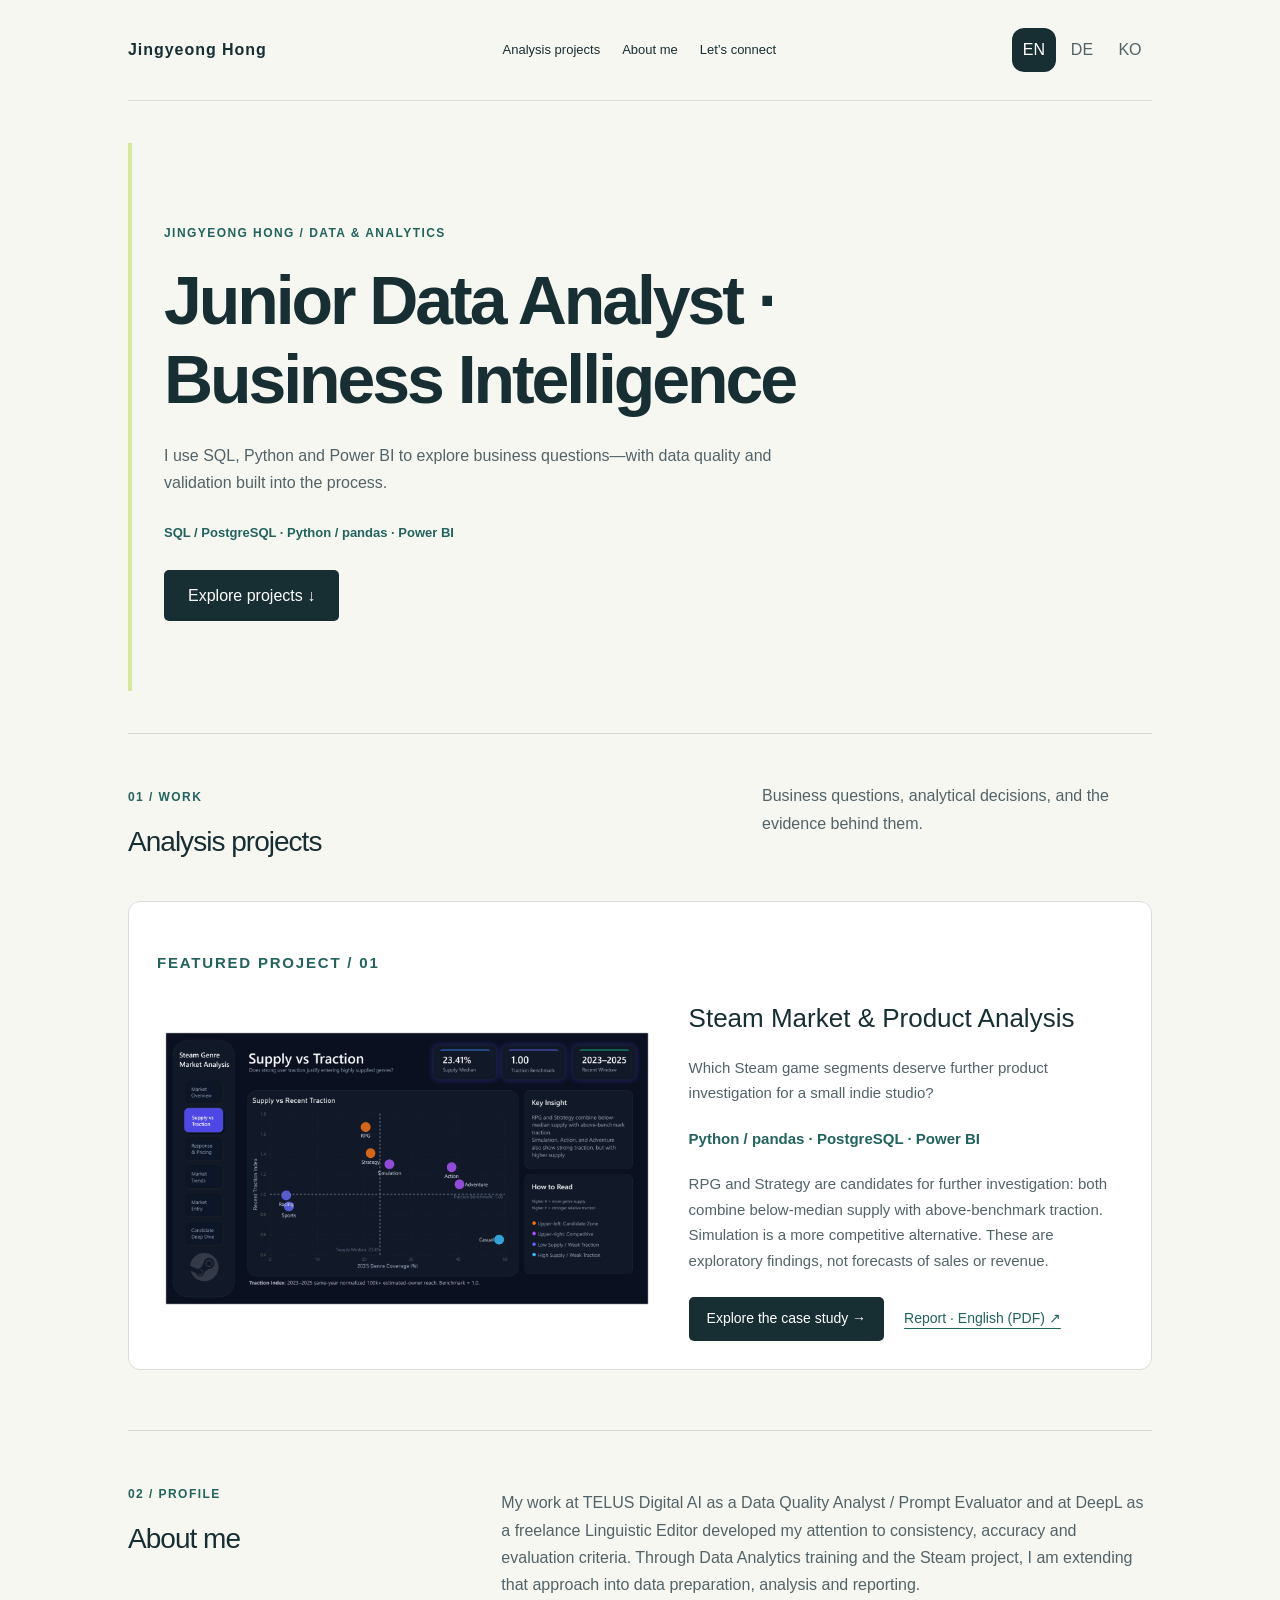
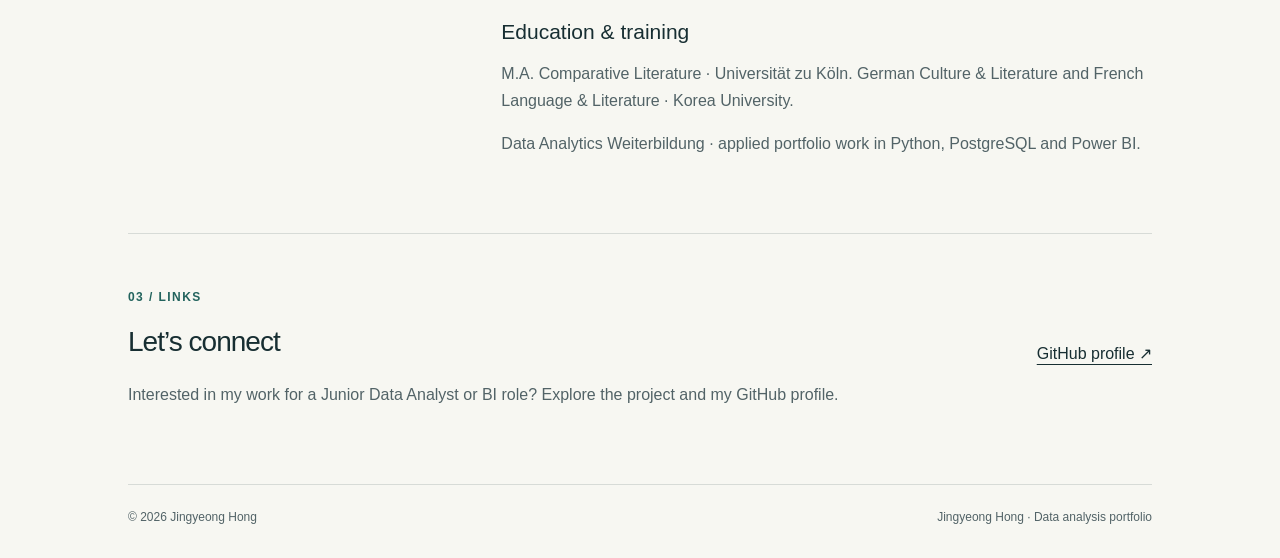
==== commit d9eb816d: "Clarify analyst positioning and add Steam case study" ====
--- a/index.html
+++ b/index.html
@@ -3,7 +3,7 @@
 <head>
   <meta charset="utf-8">
   <meta name="viewport" content="width=device-width, initial-scale=1">
-  <meta name="description" content="Jingyeong Hong — Data analysis portfolio. Comparative literature, University of Cologne. Steam project.">
+  <meta name="description" content="Jingyeong Hong — Junior Data Analyst / BI portfolio. SQL, Python, pandas and Power BI, with data quality and validation evidence.">
   <title>Jingyeong Hong | Data Analysis Portfolio</title>
   <style>
     :root{color-scheme:light;--bg:#f1f1ef;--ink:#222725;--muted:#606762;--accent:#355e70;--shadow:10px 10px 26px #dcdcd9,-10px -10px 26px #fff}
@@ -12,13 +12,14 @@
     .report-links{display:flex;flex-wrap:wrap;gap:16px 28px;margin-top:24px}.report-links a{color:var(--accent);font-size:14px}
   .report-cover{display:block;width:100%;height:auto;border-radius:14px;background:#0b1020}.card .eyebrow{margin-top:20px}.report-links a{min-height:44px;display:inline-flex;align-items:center}
   </style>
+<link rel="stylesheet" href="site.css">
 </head>
 <body>
   <a class="skip" href="#main" data-i18n="skip">Skip to content</a>
   <div class="wrap">
     <header>
       <a class="brand" href="#main" data-i18n="name">Jingyeong Hong</a>
-      <nav class="languages" aria-label="Language / Sprache / 언어">
+      <nav class="site-nav" aria-label="Main"><a href="index.html#projects" data-i18n="projects">Analysis projects</a><a href="index.html#about" data-i18n="about">About me</a><a href="index.html#contact" data-i18n="connect">Let’s connect</a></nav><nav class="languages" aria-label="Language / Sprache / 언어">
         <button type="button" data-lang="en" aria-label="English" aria-pressed="true" lang="en">EN</button>
         <button type="button" data-lang="de" aria-label="Deutsch" aria-pressed="false" lang="de">DE</button>
         <button type="button" data-lang="ko" aria-label="한국어" aria-pressed="false" lang="ko">KO</button>
@@ -26,165 +27,34 @@
     </header>
     <main id="main">
       <section class="hero" aria-labelledby="hero-title">
-        <div class="monogram" aria-hidden="true">jh</div>
-        <div class="eyebrow" data-i18n="label">Data analysis portfolio</div>
-        <h1 id="hero-title" data-i18n="headline">From data to understanding.</h1>
-        <p data-i18n="intro">From comparative literature to data analysis. My experience at an AI-related company sparked my interest in exploring data.</p>
-        <a class="button" href="#projects" data-i18n="view">Explore projects ↓</a>
+
+        <div class="eyebrow" data-i18n="label">Jingyeong Hong / Data & Analytics</div>
+        <h1 id="hero-title" data-i18n="headline">Junior Data Analyst · Business Intelligence</h1>
+        <p data-i18n="intro">I use SQL, Python and Power BI to explore business questions—with data quality and validation built into the process.</p>
+        <p class="stack">SQL / PostgreSQL · Python / pandas · Power BI</p><a class="button" href="#projects" data-i18n="view">Explore projects ↓</a>
       </section>
       <section class="section" id="projects" aria-labelledby="projects-title">
         <div class="section-head">
           <div><span class="eyebrow">01 / <span data-i18n="work">Work</span></span><h2 id="projects-title" data-i18n="projects">Analysis projects</h2></div>
-          <p data-i18n="projectIntro">A market analysis case study supporting early-stage planning for a small indie game studio.</p>
+          <p data-i18n="projectIntro">Business questions, analytical decisions, and the evidence behind them.</p>
         </div>
         <!-- Steam project summary based on the supplied project README. -->
         <div class="projects">
-          <article class="card"><img class="report-cover" src="assets/steam-supply-traction.png" alt="Supply versus recent traction, from the Steam Power BI report" width="1494" height="864"><p class="eyebrow" data-i18n="reportScope">117,715 games · 8 core genres · trend window 2017–2025</p><h3 data-i18n="p1">Steam Market & Product Analysis</h3><p data-i18n="steamDescription">Which Steam game segments deserve further product investigation? I compared market supply, player traction, user response, pricing, and release trends to support this decision.</p><span class="status" data-i18n="completed">Published report</span><h3 data-i18n="approachTitle">Approach</h3><p data-i18n="approach">Python / Pandas for data inspection and preparation → PostgreSQL for analytical modeling and aggregation → a six-page Power BI report for market comparison and candidate exploration.</p><h3 data-i18n="dataTitle">Data & interpretation</h3><p data-i18n="dataNote">FronkonGames Steam Games Dataset. Estimated owners and peak concurrent players are traction indicators, not actual sales or revenue. Candidate segments require further investigation; observed relationships do not establish causation.</p><h3 data-i18n="findingsTitle">What the report found</h3><p data-i18n="findings">RPG and Strategy are candidates for further investigation: both combine below-median supply with above-benchmark traction. Simulation is a more competitive alternative. These are exploratory findings, not forecasts of sales or revenue.</p><div class="report-links"><a href="reports/steam-report.pdf" data-i18n="reportOriginal">Report · English (PDF) ↗</a><a href="https://github.com/jinniehoho/jinniehoho.github.io/tree/main/projects/steam-market-analysis" data-i18n="sourceFiles">View analysis files on GitHub ↗</a></div></article>
+          <article class="card"><p data-i18n="featured" class="eyebrow">Featured project / 01</p><div class="project-layout"><a href="steam.html"><img class="report-cover" src="assets/steam-supply-traction.png" width="1494" height="864" alt="Supply versus recent traction, from the Steam Power BI report"></a><div><h3 data-i18n="p1" >Steam Market & Product Analysis</h3><p data-i18n="steamDescription" >Which Steam game segments deserve further product investigation for a small indie studio?</p><p class="stack">Python / pandas · PostgreSQL · Power BI</p><p data-i18n="findings" >RPG and Strategy are candidates for further investigation: both combine below-median supply with above-benchmark traction. Simulation is a more competitive alternative. These are exploratory findings, not forecasts of sales or revenue.</p><div class="report-links"><a data-i18n="caseLink" href="steam.html" class="button">Explore the case study →</a><a data-i18n="reportOriginal" href="reports/steam-report.pdf">Report · English (PDF) ↗</a></div></div></div></article>
         </div>
       </section>
-      <section class="section about" aria-labelledby="about-title">
+      <section class="section about" id="about" aria-labelledby="about-title">
         <div><span class="eyebrow">02 / <span data-i18n="profile">Profile</span></span><h2 id="about-title" data-i18n="about">About me</h2></div>
-        <div><p data-i18n="bio">My background is in comparative literature (M.A., University of Cologne). While working at an AI-related company, I became interested in data analysis and decided to pursue this field.</p><h3 data-i18n="education">Education</h3><p data-i18n="degree">M.A. in Comparative Literature · University of Cologne</p><h3 data-i18n="tools">Tools I use</h3><ul class="tools"><li>PostgreSQL</li><li>DBeaver</li><li>Python</li><li>Excel</li><li>Power BI</li></ul></div>
+        <div><p data-i18n="bio">My work at TELUS Digital AI as a Data Quality Analyst / Prompt Evaluator and at DeepL as a freelance Linguistic Editor developed my attention to consistency, accuracy and evaluation criteria. Through Data Analytics training and the Steam project, I am extending that approach into data preparation, analysis and reporting.</p><h3 data-i18n="education">Education & training</h3><p data-i18n="degree">M.A. Comparative Literature · Universität zu Köln. German Culture & Literature and French Language & Literature · Korea University.</p><p data-i18n="training" >Data Analytics Weiterbildung · applied portfolio work in Python, PostgreSQL and Power BI.</p></div>
       </section>
-      <section class="section contact" aria-labelledby="contact-title">
-        <div><span class="eyebrow">03 / <span data-i18n="links">Links</span></span><h2 id="contact-title" data-i18n="connect">Find me on GitHub</h2><p data-i18n="contactText">Explore my profile and follow the portfolio as it develops.</p></div>
-        <a href="https://github.com/jinniehoho" data-i18n="github">GitHub profile ↗</a>
+      <section class="section contact" id="contact" aria-labelledby="contact-title">
+        <div><span class="eyebrow">03 / <span data-i18n="links">Links</span></span><h2 id="contact-title" data-i18n="connect">Let’s connect</h2><p data-i18n="contactText">Interested in my work for a Junior Data Analyst or BI role? Explore the project and my GitHub profile.</p></div>
+        <div class="contact-links"><a href="https://github.com/jinniehoho" data-i18n="github">GitHub profile ↗</a><a data-contact="email" data-i18n="email" hidden>Email</a><a data-contact="linkedin" data-i18n="linkedin" hidden>LinkedIn</a><a data-contact="cv" data-i18n="cv" hidden>CV (PDF)</a></div>
       </section>
     </main>
     <footer><span>© 2026 <span data-i18n="name">Jingyeong Hong</span></span><span data-i18n="footer">Jingyeong Hong · Data analysis portfolio</span></footer>
   </div>
   <noscript><p>Enable JavaScript to switch languages. / Für den Sprachwechsel JavaScript aktivieren. / 언어 전환을 위해 JavaScript를 켜주세요.</p></noscript>
-  <script>
-    // Edit en (English), de (German), and ko (Korean) text below.
-    const translations = {
-      "en": {
-            "title": "Jingyeong Hong | Data Analysis Portfolio",
-            "skip": "Skip to content",
-            "label": "Data analysis portfolio",
-            "headline": "From data to understanding.",
-            "intro": "From comparative literature to data analysis. My experience at an AI-related company sparked my interest in exploring data.",
-            "view": "Explore projects ↓",
-            "work": "Work",
-            "projects": "Analysis projects",
-            "projectIntro": "A market analysis case study supporting early-stage planning for a small indie game studio.",
-            "p1": "Steam Market & Product Analysis",
-            "profile": "Profile",
-            "about": "About me",
-            "bio": "My background is in comparative literature (M.A., University of Cologne). While working at an AI-related company, I became interested in data analysis and decided to pursue this field.",
-            "links": "Links",
-            "connect": "Find me on GitHub",
-            "contactText": "Explore my profile and follow the portfolio as it develops.",
-            "github": "GitHub profile ↗",
-            "footer": "Jingyeong Hong · Data analysis portfolio",
-            "name": "Jingyeong Hong",
-            "steamDescription": "Which Steam game segments deserve further product investigation? I compared market supply, player traction, user response, pricing, and release trends to support this decision.",
-            "completed": "Published report",
-            "education": "Education",
-            "degree": "M.A. in Comparative Literature · University of Cologne",
-            "tools": "Tools I use",
-            "approachTitle": "Approach",
-            "approach": "Python / Pandas for data inspection and preparation → PostgreSQL for analytical modeling and aggregation → a six-page Power BI report for market comparison and candidate exploration.",
-            "dataTitle": "Data & interpretation",
-            "dataNote": "FronkonGames Steam Games Dataset. Estimated owners and peak concurrent players are traction indicators, not actual sales or revenue. Candidate segments require further investigation; observed relationships do not establish causation.",
-            "reportOriginal": "Report · English (PDF) ↗",
-            "reportGerman": "View report · German (PDF) ↗",
-            "findingsTitle": "What the report found",
-            "findings": "RPG and Strategy are candidates for further investigation: both combine below-median supply with above-benchmark traction. Simulation is a more competitive alternative. These are exploratory findings, not forecasts of sales or revenue.",
-            "sourceFiles": "View analysis files on GitHub ↗",
-            "reportScope": "117,715 games · 8 core genres · trend window 2017–2025",
-            "reportAlt": "Supply versus recent traction, from the Steam Power BI report"
-      },
-      "de": {
-            "title": "Jingyeong Hong | Datenanalyse-Portfolio",
-            "skip": "Zum Inhalt springen",
-            "label": "Portfolio · Datenanalyse",
-            "headline": "Daten verstehen. Erkenntnisse gewinnen.",
-            "intro": "Von der Komparatistik zur Datenanalyse. Meine Arbeit in einem Unternehmen im KI-Bereich hat mein Interesse an Daten geweckt.",
-            "view": "Projekte entdecken ↓",
-            "work": "Projekte",
-            "projects": "Analyseprojekte",
-            "projectIntro": "Eine Marktanalyse zur Unterstützung der frühen Produktplanung eines kleinen Indie-Game-Studios.",
-            "p1": "Steam-Markt- und Produktanalyse",
-            "profile": "Profil",
-            "about": "Über mich",
-            "bio": "Mein fachlicher Hintergrund liegt in der Komparatistik (M.A., Universität zu Köln). Während meiner Arbeit in einem Unternehmen im KI-Bereich entwickelte ich Interesse an der Datenanalyse und entschied mich, diesen beruflichen Weg einzuschlagen.",
-            "links": "Links",
-            "connect": "Mein Profil auf GitHub",
-            "contactText": "Besuche mein Profil und verfolge die Entwicklung meines Portfolios.",
-            "github": "GitHub-Profil ↗",
-            "footer": "Jingyeong Hong · Datenanalyse-Portfolio",
-            "name": "Jingyeong Hong",
-            "steamDescription": "Welche Spielsegmente auf Steam verdienen eine vertiefte Produktanalyse? Dafür habe ich Marktangebot, Spieleraktivität, Nutzerreaktionen, Preise und Veröffentlichungstrends verglichen.",
-            "completed": "Bericht verfügbar",
-            "education": "Studium",
-            "degree": "M.A. Komparatistik · Universität zu Köln",
-            "tools": "Meine Werkzeuge",
-            "approachTitle": "Vorgehensweise",
-            "approach": "Python / Pandas für Datenprüfung und Aufbereitung → PostgreSQL für Datenmodellierung und Aggregation → ein sechsseitiger Power-BI-Bericht für Marktvergleiche und die Untersuchung potenzieller Segmente.",
-            "dataTitle": "Daten & Interpretation",
-            "dataNote": "FronkonGames Steam Games Dataset. Geschätzte Besitzerzahlen und Peak CCU dienen als Aktivitätsindikatoren, nicht als tatsächliche Verkaufs- oder Umsatzzahlen. Kandidatensegmente erfordern weitere Untersuchungen; beobachtete Zusammenhänge belegen keine Kausalität.",
-            "reportOriginal": "Bericht · Englisch (PDF) ↗",
-            "reportGerman": "Bericht ansehen · Deutsch (PDF) ↗",
-            "findingsTitle": "Ergebnisse des Berichts",
-            "findings": "RPG und Strategy sind Kandidaten für weitere Untersuchungen: Beide verbinden ein Angebot unter dem Median mit einer Traction über dem Benchmark. Simulation ist eine wettbewerbsintensivere Alternative. Die Ergebnisse dienen der Exploration, nicht der Prognose von Verkäufen oder Umsatz.",
-            "sourceFiles": "Analysedateien auf GitHub ansehen ↗",
-            "reportScope": "117.715 Spiele · 8 Kern-Genres · Trendzeitraum 2017–2025",
-            "reportAlt": "Angebot und aktuelle Traction aus dem Steam-Power-BI-Bericht"
-      },
-      "ko": {
-            "title": "홍진경 | 데이터 분석 포트폴리오",
-            "skip": "본문으로 건너뛰기",
-            "label": "데이터 분석 포트폴리오",
-            "headline": "데이터에서 이해로.",
-            "intro": "비교문학에서 데이터 분석으로. AI 관련 회사에서 일한 경험을 계기로 데이터 분석에 관심을 갖게 되었습니다.",
-            "view": "프로젝트 둘러보기 ↓",
-            "work": "프로젝트",
-            "projects": "데이터 분석 프로젝트",
-            "projectIntro": "소규모 인디 게임 스튜디오의 초기 제품 기획을 지원하는 시장 분석 프로젝트입니다.",
-            "p1": "Steam 시장 및 제품 분석",
-            "profile": "프로필",
-            "about": "소개",
-            "bio": "쾰른대학교에서 비교문학(M.A. Komparatistik)을 전공했습니다. 이전에 AI 관련 회사에서 일하면서 데이터 분석에 관심이 생겼고, 이를 계기로 데이터 분석가로의 커리어에 도전하고 있습니다.",
-            "links": "링크",
-            "connect": "GitHub에서 만나요",
-            "contactText": "GitHub 프로필에서 포트폴리오가 만들어지는 과정을 확인할 수 있습니다.",
-            "github": "GitHub 프로필 ↗",
-            "footer": "홍진경 · 데이터 분석 포트폴리오",
-            "name": "홍진경",
-            "steamDescription": "Steam에서 어떤 게임 세그먼트를 더 깊이 검토할 가치가 있을까요? 시장 공급, 플레이어 반응, 이용자 평가, 가격과 출시 추세를 비교해 후보 세그먼트를 탐색했습니다.",
-            "completed": "보고서 공개",
-            "education": "학력",
-            "degree": "쾰른대학교 · 비교문학 석사(M.A. Komparatistik)",
-            "tools": "사용 가능한 도구",
-            "approachTitle": "분석 과정",
-            "approach": "Python / Pandas로 데이터 점검·전처리 → PostgreSQL로 분석 모델링·집계 → 6페이지 Power BI 보고서로 시장 비교와 후보 세그먼트 검토를 연결했습니다.",
-            "dataTitle": "데이터와 해석",
-            "dataNote": "FronkonGames Steam Games Dataset을 사용했습니다. 추정 보유자 수와 최대 동시 접속자 수는 관심·활동의 대리 지표이며 실제 판매량이나 매출이 아닙니다. 후보 세그먼트는 추가 검토 대상이며, 관찰된 관계를 인과관계로 해석하지 않았습니다.",
-            "reportOriginal": "영문 보고서 보기 (PDF) ↗",
-            "reportGerman": "독일어 보고서 보기 (PDF) ↗",
-            "findingsTitle": "보고서의 주요 결과",
-            "findings": "RPG와 Strategy는 공급이 중앙값보다 낮고 Traction이 기준값보다 높아 추가 검토 후보로 나타났습니다. Simulation은 경쟁이 더 높은 대안입니다. 이는 탐색 결과이며 판매량이나 매출 예측이 아닙니다.",
-            "sourceFiles": "GitHub에서 분석 파일 보기 ↗",
-            "reportScope": "117,715개 게임 · 8개 핵심 장르 · 추세 분석 2017–2025",
-            "reportAlt": "Steam Power BI 보고서의 공급과 최근 Traction 비교"
-      }
-};
-    function setLanguage(language) {
-      if (!Object.hasOwn(translations, language)) return;
-      const copy = translations[language];
-      document.documentElement.lang = language;
-      document.title = copy.title;
-      document.querySelector(".report-cover").alt = copy.reportAlt;
-      document.querySelectorAll('[data-i18n]').forEach(element => {
-        element.textContent = copy[element.dataset.i18n];
-      });
-      document.querySelectorAll('[data-lang]').forEach(button => {
-        button.setAttribute('aria-pressed', String(button.dataset.lang === language));
-      });
-    }
-    document.querySelectorAll('[data-lang]').forEach(button => {
-      button.addEventListener('click', () => setLanguage(button.dataset.lang));
-    });
-  </script>
+  <script src="site.js" defer></script>
 </body>
 </html>
--- a/site.css
+++ b/site.css
@@ -0,0 +1,2 @@
+/* Shared refinements to the existing static portfolio. */
+:root{--bg:#f7f7f2;--ink:#172e32;--muted:#526367;--accent:#22635d;--shadow:none}body{font-family:Arial,"Malgun Gothic",sans-serif}header{flex-wrap:wrap}.site-nav{display:flex;gap:22px;font-size:13px}.site-nav a{text-decoration:none}.hero{text-align:left;max-width:none;padding:80px 0 70px;border-left:4px solid #d7e89a;padding-left:32px;margin:42px 0}.hero h1{max-width:850px;font-size:clamp(38px,5.8vw,68px);font-weight:600}.hero p{margin:0 0 26px;max-width:650px}.eyebrow{color:var(--accent);letter-spacing:.12em}.stack{font-size:13px;font-weight:700;color:var(--accent)}.button{border-radius:5px;background:var(--ink)}.card{border:1px solid #d8dfd8;border-radius:12px;background:#fff;padding:28px}.project-layout{display:grid;grid-template-columns:1.15fr 1fr;gap:32px;align-items:center}.card h3{margin-top:0;font-size:26px}.card p{font-size:15px}.report-cover{border-radius:7px}.report-links{gap:12px 20px}.report-links .button{color:#fff;padding:10px 18px}.section-head p{max-width:390px}.about{grid-template-columns:1fr 2fr}.contact-links{display:flex;flex-wrap:wrap;gap:24px}.contact-links [hidden]{display:none}.case-hero{padding:54px 0 30px}.case-hero h1{font-size:clamp(34px,5vw,58px)}.case-hero p{max-width:700px}.evidence{display:grid;grid-template-columns:repeat(3,minmax(0,1fr));gap:28px}.evidence article{border-top:3px solid #d7e89a;padding-top:12px}.evidence p{font-size:15px}.evidence a{overflow-wrap:anywhere}a:hover{text-decoration-thickness:2px}a:focus-visible,button:focus-visible{outline:3px solid #22635d;outline-offset:4px}button,a{touch-action:manipulation}@media(max-width:850px){.project-layout{grid-template-columns:1fr}.evidence{grid-template-columns:1fr}.site-nav{order:3;width:100%;flex-wrap:wrap}.hero{padding:38px 0 38px 20px;margin:28px 0}.about{grid-template-columns:1fr}.contact{display:block}.contact-links{margin-top:20px}.card{padding:20px}}@media(max-width:420px){.wrap{padding:0 18px}.hero h1{font-size:36px}.site-nav{gap:16px}.card h3{font-size:23px}}
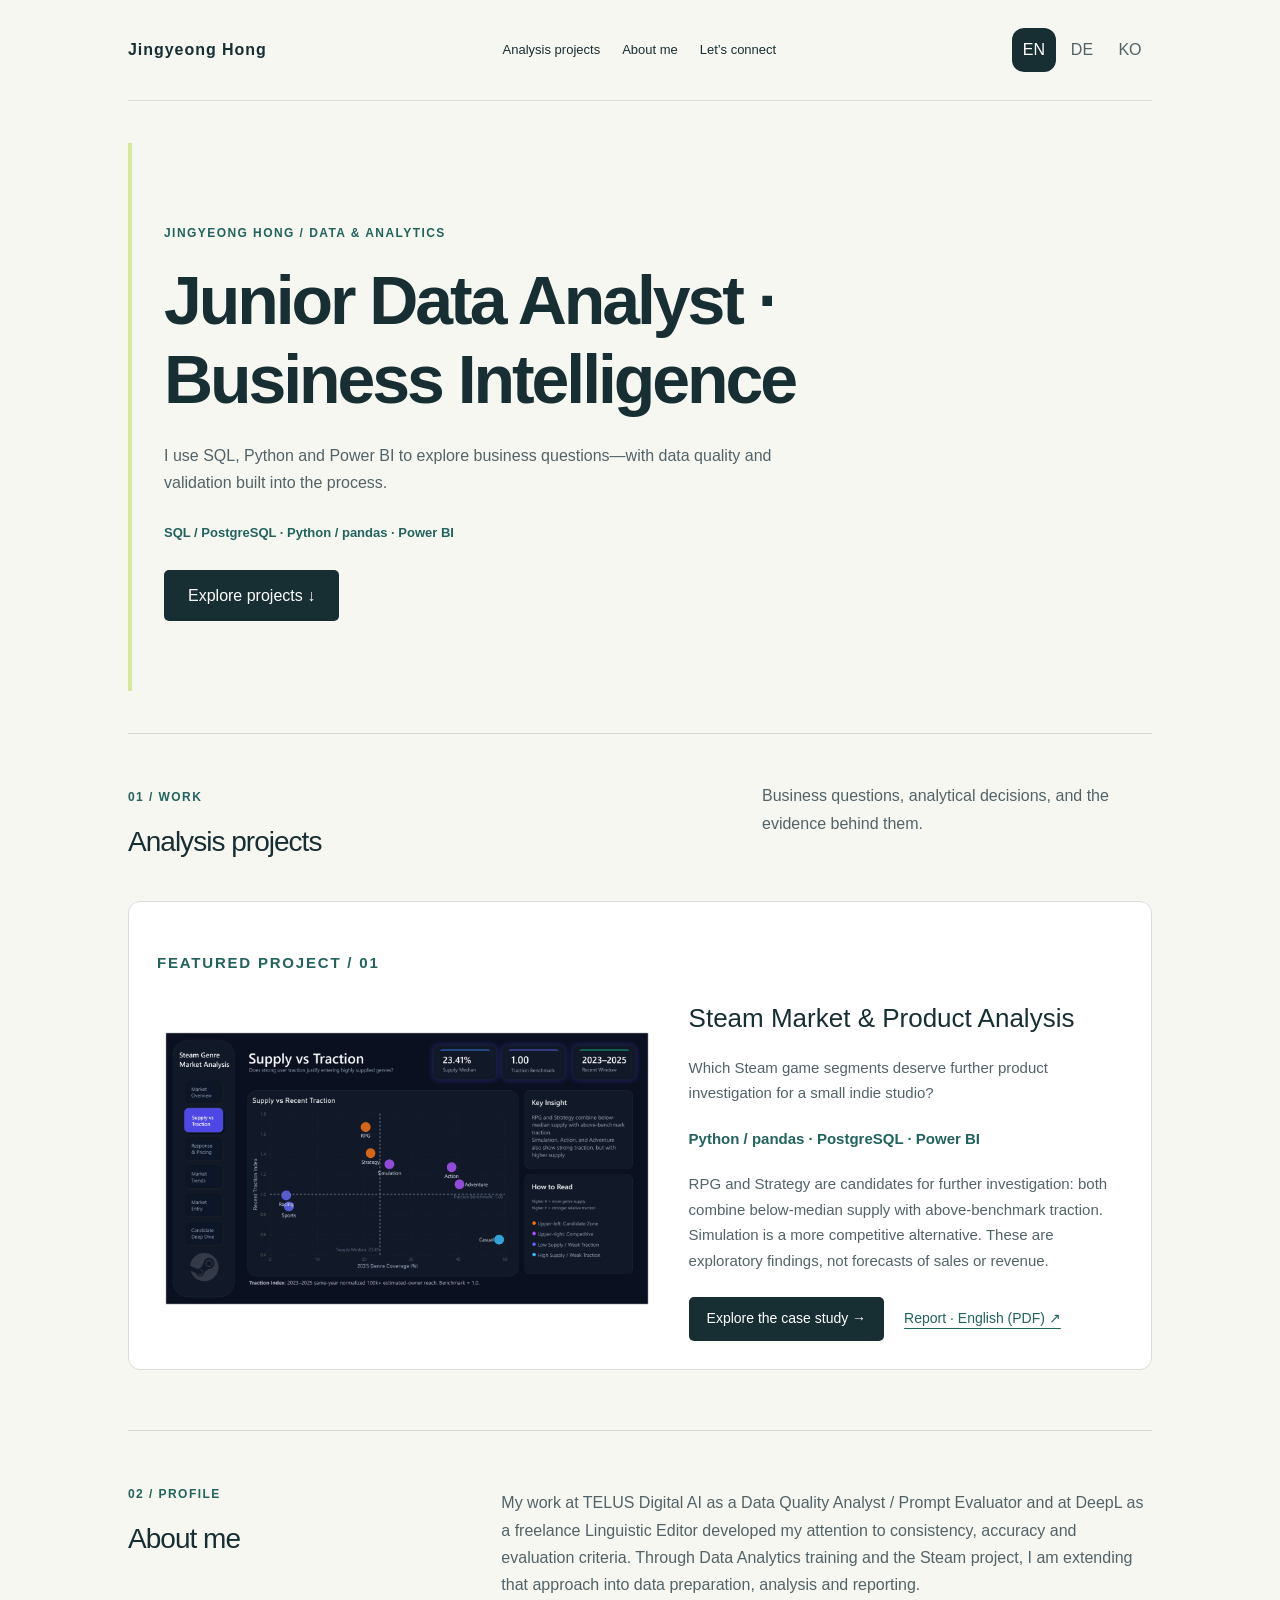
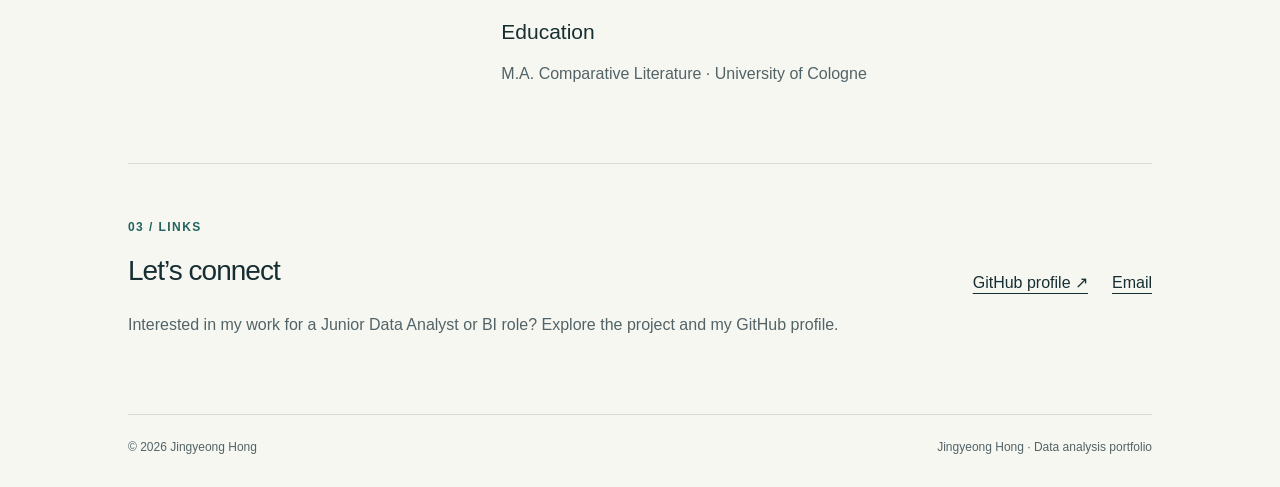
==== commit e133c026: "Keep only Cologne master's degree in education section # Conflicts: #	site.js" ====
--- a/index.html
+++ b/index.html
@@ -45,7 +45,7 @@
       </section>
       <section class="section about" id="about" aria-labelledby="about-title">
         <div><span class="eyebrow">02 / <span data-i18n="profile">Profile</span></span><h2 id="about-title" data-i18n="about">About me</h2></div>
-        <div><p data-i18n="bio">My work at TELUS Digital AI as a Data Quality Analyst / Prompt Evaluator and at DeepL as a freelance Linguistic Editor developed my attention to consistency, accuracy and evaluation criteria. Through Data Analytics training and the Steam project, I am extending that approach into data preparation, analysis and reporting.</p><h3 data-i18n="education">Education & training</h3><p data-i18n="degree">M.A. Comparative Literature · Universität zu Köln. German Culture & Literature and French Language & Literature · Korea University.</p><p data-i18n="training" >Data Analytics Weiterbildung · applied portfolio work in Python, PostgreSQL and Power BI.</p></div>
+        <div><p data-i18n="bio">My work at TELUS Digital AI as a Data Quality Analyst / Prompt Evaluator and at DeepL as a freelance Linguistic Editor developed my attention to consistency, accuracy and evaluation criteria. Through Data Analytics training and the Steam project, I am extending that approach into data preparation, analysis and reporting.</p><h3 data-i18n="education">Education</h3><p data-i18n="degree">M.A. Comparative Literature · University of Cologne</p></div>
       </section>
       <section class="section contact" id="contact" aria-labelledby="contact-title">
         <div><span class="eyebrow">03 / <span data-i18n="links">Links</span></span><h2 id="contact-title" data-i18n="connect">Let’s connect</h2><p data-i18n="contactText">Interested in my work for a Junior Data Analyst or BI role? Explore the project and my GitHub profile.</p></div>
